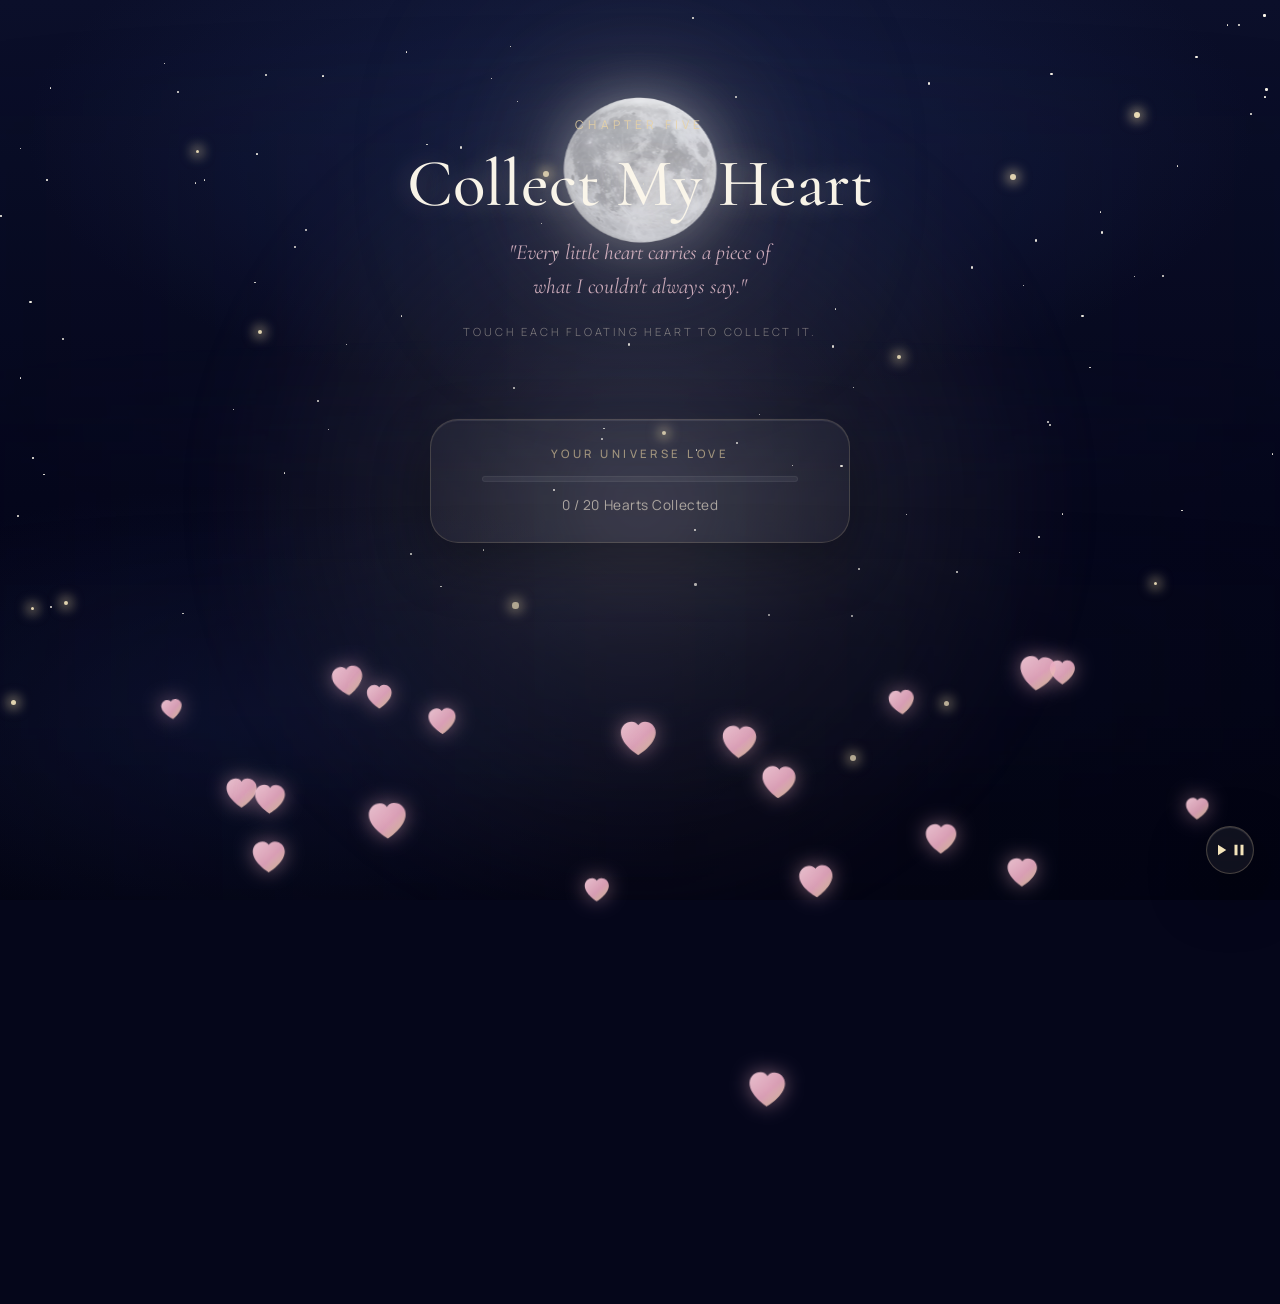
==== index.html @ 6e21d601 "Update index.html" ====
<!DOCTYPE html>
<html lang="en">
<head>
	<!-- ================================================
	     METADATA
	================================================ -->
	<meta charset="UTF-8">
	<meta name="viewport" content="width=device-width, initial-scale=1.0, viewport-fit=cover">
	<meta name="theme-color" content="#0b0f2a">
	<meta name="description" content="Chapter Five — Collect My Heart. A cinematic, romantic interactive birthday experience.">
	<meta name="author" content="Birthday Cinematic Experience">

	<!-- Open Graph -->
	<meta property="og:title" content="Chapter Five — Collect My Heart">
	<meta property="og:description" content="Every little heart carries a piece of what I couldn't always say.">
	<meta property="og:type" content="website">

	<title>Chapter Five — Collect My Heart</title>

	<!-- Preconnect -->
	<link rel="preconnect" href="https://fonts.googleapis.com">
	<link rel="preconnect" href="https://fonts.gstatic.com" crossorigin>
	<link href="https://fonts.googleapis.com/css2?family=Cormorant+Garamond:ital,wght@0,400;0,500;0,600;1,500&family=Manrope:wght@300;400;500;600&display=swap" rel="stylesheet">

	<!-- Stylesheet -->
	<link rel="stylesheet" href="css/chapter5.css">

	<!-- GSAP -->
	<script src="https://cdnjs.cloudflare.com/ajax/libs/gsap/3.12.5/gsap.min.js" defer></script>
	<script src="https://cdnjs.cloudflare.com/ajax/libs/gsap/3.12.5/MotionPathPlugin.min.js" defer></script>

	<!-- Chapter Script -->
	<script src="js/chapter5.js" defer></script>
</head>
<body class="chapter chapter-five">

	<!-- ================================================
	     LOADING SCREEN
	================================================ -->
	<div id="loadingOverlay" class="loading-overlay" role="status" aria-live="polite">
		<div class="loading-overlay__inner">
			<span class="loading-overlay__spinner" aria-hidden="true"></span>
			<p class="loading-overlay__text">Gathering little pieces of the heart&hellip;</p>
		</div>
	</div>

	<!-- ================================================
	     FLASH TRANSITION
	================================================ -->
	<div id="flashOverlay" class="flash-overlay" aria-hidden="true" hidden></div>

	<!-- ================================================
	     BACKGROUND LAYERS
	================================================ -->
	<div class="background" aria-hidden="true">
		<div class="sky"></div>
		<div class="moon-glow" id="moonGlow"></div>
		<div class="moon" id="moon">
			<img
				src="m.png"
				alt=""
				class="moon__image"
				draggable="false"
			>
			<div class="moon__sparkle" id="moonSparkle"></div>
		</div>
		<div class="stars" id="stars"></div>
		<div class="particles" id="particles"></div>
		<div class="fireflies" id="fireflies"></div>
		<div class="fog fog--back" id="fogBack"></div>
		<div class="fog fog--middle" id="fogMiddle"></div>
		<div class="fog fog--front" id="fogFront"></div>
	</div>

	<!-- ================================================
	     AUDIO
	================================================ -->
	<audio id="ambientMusic" preload="auto" loop class="hidden-audio">
		<source src="audio/chapter5.mp3" type="audio/mpeg">
	</audio>
	<audio id="heartCollectSound" preload="auto" class="hidden-audio">
		<source src="audio/heart-collect.mp3" type="audio/mpeg">
	</audio>
	<audio id="magicSparkleSound" preload="auto" class="hidden-audio">
		<source src="audio/magic-sparkle.mp3" type="audio/mpeg">
	</audio>
	<audio id="finalMagicSound" preload="auto" class="hidden-audio">
		<source src="audio/final-magic.mp3" type="audio/mpeg">
	</audio>
	<!-- NEW: layered collection-sequence audio (heartbeat -> chime -> piano -> ambient return) -->
	<audio id="heartbeatSound" preload="auto" class="hidden-audio">
		<source src="audio/heartbeat.mp3" type="audio/mpeg">
	</audio>
	<audio id="pianoNoteSound" preload="auto" class="hidden-audio">
		<source src="audio/piano-note.mp3" type="audio/mpeg">
	</audio>

	<!-- ================================================
	     MUSIC TOGGLE
	================================================ -->
	<button
		type="button"
		id="musicToggle"
		class="music-toggle"
		aria-pressed="false"
		aria-label="Play ambient music"
	>
		<svg class="music-toggle__icon music-toggle__icon--play" viewBox="0 0 24 24" aria-hidden="true" focusable="false">
			<path d="M8 5v14l11-7z"></path>
		</svg>
		<svg class="music-toggle__icon music-toggle__icon--pause" viewBox="0 0 24 24" aria-hidden="true" focusable="false" hidden>
			<path d="M6 5h4v14H6zM14 5h4v14h-4z"></path>
		</svg>
	</button>

	<!-- ================================================
	     MAIN
	================================================ -->
	<main id="main" class="main">

		<!-- ============================================
		     HERO
		============================================ -->
		<header class="hero" id="hero">
			<p class="hero__label" id="heroLabel">Chapter Five</p>
			<h1 class="hero__title" id="heroTitle">Collect My Heart</h1>
			<p class="hero__subtitle" id="heroSubtitle">"Every little heart carries a piece of what I couldn't always say."</p>
			<p class="hero__hint" id="heroHint">Touch each floating heart to collect it.</p>
		</header>

		<!-- ============================================
		     LOVE METER
		============================================ -->
		<section class="love-meter" id="loveMeter" aria-labelledby="loveMeterTitle">
			<div class="love-meter__glass">
				<h2 class="love-meter__title" id="loveMeterTitle">Your Universe Love</h2>
				<div class="love-meter__track" id="loveMeterTrack" role="progressbar" aria-valuemin="0" aria-valuemax="20" aria-valuenow="0" aria-labelledby="loveMeterTitle" aria-describedby="progressText">
					<div class="love-meter__fill" id="progressFill"></div>
				</div>
				<p class="love-meter__count" id="progressText">0 / 20 Hearts Collected</p>
			</div>
		</section>

		<!-- ============================================
		     HEART FIELD
		============================================ -->
		<section class="heart-field" id="heartField" aria-label="Floating hearts to collect">
			<div class="heart-container" id="heartContainer"></div>
		</section>

	</main>

	<!-- ================================================
	     NEW: CINEMATIC HEARTBEAT + MEMORY SEQUENCE
	     (near-black stage, heartbeat pulses, golden dust,
	     then the typewriter memory text — no popup, no click)
	================================================ -->
	<div
		class="cinematic-overlay"
		id="cinematicOverlay"
		role="status"
		aria-live="polite"
		aria-hidden="true"
	>
		<div class="cinematic-moon-glow"></div>
		<div class="cinematic-moon">
			<img src="images/m.png" class="cinematic-moon-white" alt="">
			<img src="images/pinkheart.png" class="cinematic-moon-pink" alt="">
		</div>
		<div class="cinematic-overlay__dust" id="cinematicDust" aria-hidden="true"></div>
		<p class="cinematic-overlay__text" id="cinematicOverlayText"></p>
	</div>

	<!-- ================================================
	     GLASS MESSAGE CARD
	================================================ -->
	<div
		class="popup"
		id="messageCard"
		role="dialog"
		aria-modal="true"
		aria-labelledby="messageCardTitle"
		aria-describedby="messageCardBody"
		hidden
	>
		<div class="popup__glass">
			<p class="popup__label" id="messageCardLabel">You Found Every Piece</p>
			<h2 class="popup__title" id="messageCardTitle">You Collected My Entire Heart</h2>
			<p class="popup__body" id="messageCardBody">Every heart you gathered tonight was a quiet piece of everything I've ever felt for you — the words I never quite managed to say out loud, now finally in your hands.</p>
			<p class="popup__secondary" id="messageCardSecondary">Someone still has one more surprise waiting&hellip;</p>
			<button type="button" class="popup__continue" id="popupContinueButton">Continue</button>
		</div>
	</div>

	<!-- ================================================
	     CONTINUE SECTION
	================================================ -->
	<section class="continue-section" id="continueSection" aria-label="Continue to next chapter">
		<button
			type="button"
			id="continueButton"
			class="continue-button"
			disabled
			aria-disabled="true"
			hidden
		>
			Continue
		</button>
		<a
			href="chapter6.html"
			id="chapterSixLink"
			class="chapter-six-link"
			hidden
			tabindex="-1"
			aria-hidden="true"
		>Continue to Chapter Six</a>
	</section>

</body>
</html>
---- css/chapter5.css ----
/* ==========================================================
   1. DESIGN TOKENS
========================================================== */
:root {
	/* Midnight palette */
	--color-midnight-deep: #05061a;
	--color-midnight: #0b0f2a;
	--color-navy-soft: #131a3d;
	--color-moonlight-blue: #22305e;

	/* Pink palette */
	--color-luxury-pink: #e8a9c0;
	--color-soft-rose: #f2c9d6;
	--color-rose-deep: #c97b96;

	/* Champagne gold palette */
	--color-champagne: #e9d3a3;
	--color-champagne-bright: #f4e4bb;
	--color-champagne-deep: #b99a63;

	/* Moon whites */
	--color-moon-white: #fbf6ea;
	--color-warm-ivory: #f7ecd9;
	--color-white-glow: #ffffff;

	/* Glass */
	--glass-fill: rgba(251, 246, 234, 0.06);
	--glass-fill-strong: rgba(251, 246, 234, 0.1);
	--glass-border: rgba(233, 211, 163, 0.25);
	--glass-highlight: rgba(255, 255, 255, 0.35);
	--glass-blur: 18px;

	/* Shadow system */
	--shadow-soft: 0 20px 60px rgba(0, 0, 0, 0.45);
	--shadow-glow-pink: 0 0 40px rgba(232, 169, 192, 0.35);
	--shadow-glow-gold: 0 0 30px rgba(233, 211, 163, 0.3);
	--shadow-inset: inset 0 1px 1px rgba(255, 255, 255, 0.15);

	/* Border */
	--border-champagne: rgba(233, 211, 163, 0.4);
	--border-soft: rgba(255, 255, 255, 0.12);

	/* Radius */
	--radius-sm: 10px;
	--radius-md: 18px;
	--radius-lg: 28px;
	--radius-pill: 999px;

	/* Spacing scale */
	--space-2xs: clamp(0.25rem, 0.3vw, 0.375rem);
	--space-xs: clamp(0.5rem, 0.6vw, 0.75rem);
	--space-sm: clamp(0.75rem, 1vw, 1.25rem);
	--space-md: clamp(1.25rem, 2vw, 2rem);
	--space-lg: clamp(2rem, 4vw, 3.5rem);
	--space-xl: clamp(3rem, 6vw, 5.5rem);
	--space-2xl: clamp(4rem, 9vw, 8rem);

	/* Typography */
	--font-display: 'Cormorant Garamond', 'Times New Roman', serif;
	--font-body: 'Manrope', -apple-system, BlinkMacSystemFont, sans-serif;

	/* Animation speeds */
	--speed-instant: 180ms;
	--speed-fast: 320ms;
	--speed-medium: 650ms;
	--speed-slow: 1200ms;
	--speed-ambient: 8s;

	/* Easing */
	--ease-luxury: cubic-bezier(0.22, 1, 0.36, 1);
	--ease-soft: cubic-bezier(0.4, 0, 0.2, 1);
	--ease-breathe: cubic-bezier(0.45, 0, 0.55, 1);

	/* Glow intensity */
	--glow-intensity: 1;
}

/* ==========================================================
   2. RESET
========================================================== */
*,
*::before,
*::after {
	box-sizing: border-box;
	margin: 0;
	padding: 0;
}

img,
svg {
	display: block;
	max-width: 100%;
}

button {
	font: inherit;
	color: inherit;
	background: none;
	border: none;
	cursor: pointer;
}

a {
	color: inherit;
	text-decoration: none;
}

html {
	scroll-behavior: smooth;
}

/* ==========================================================
   3. BODY
========================================================== */
html,
body {
	height: 100%;
}

body {
	min-height: 100vh;
	overflow-x: hidden;
	position: relative;
	background: var(--color-midnight-deep);
	color: var(--color-warm-ivory);
	font-family: var(--font-body);
	font-weight: 400;
	line-height: 1.6;
	-webkit-font-smoothing: antialiased;
	-moz-osx-font-smoothing: grayscale;
	text-rendering: optimizeLegibility;
}

.hidden-audio {
	position: absolute;
	width: 1px;
	height: 1px;
	overflow: hidden;
	clip: rect(0 0 0 0);
}

/* ==========================================================
   4. BACKGROUND
========================================================== */
.background {
	position: fixed;
	inset: 0;
	z-index: 0;
	overflow: hidden;
	pointer-events: none;
}

.sky {
	position: absolute;
	inset: 0;
	background:
		radial-gradient(ellipse 80% 50% at 50% 15%, rgba(34, 48, 94, 0.55), transparent 60%),
		radial-gradient(ellipse 60% 40% at 20% 80%, rgba(19, 26, 61, 0.6), transparent 65%),
		linear-gradient(180deg, var(--color-midnight) 0%, var(--color-midnight-deep) 55%, #030412 100%);
	transition: filter 1.4s var(--ease-luxury);
}

/* ==========================================================
   5. MOON
========================================================== */
.moon-glow {
	position: absolute;
	top: 6%;
	left: 50%;
	width: min(70vw, 900px);
	height: min(70vw, 900px);
	transform: translateX(-50%);
	background: radial-gradient(circle, rgba(251, 246, 234, calc(0.22 * var(--glow-intensity))) 0%, rgba(233, 211, 163, calc(0.08 * var(--glow-intensity))) 35%, transparent 70%);
	filter: blur(30px);
	animation: moonGlowBreathe 10s var(--ease-breathe) infinite;
	will-change: opacity, transform;
	transition: opacity 1.2s var(--ease-luxury);
}

.moon {
	position: absolute;
	top: 9%;
	left: 50%;
	width: clamp(120px, 14vw, 190px);
	height: clamp(120px, 14vw, 190px);
	transform: translateX(-50%);
	animation: moonBreathe 9s ease-in-out infinite;
	will-change: transform, opacity;
	display: flex;
	align-items: center;
	justify-content: center;
	transition: filter 1.4s var(--ease-luxury), opacity 1.2s var(--ease-luxury);
}

.moon__image {
	width: 100%;
	height: 100%;
	object-fit: contain;
	user-select: none;
	pointer-events: none;
	filter:
		drop-shadow(0 0 25px rgba(255,255,255,.35))
		drop-shadow(0 0 60px rgba(233,211,163,.30))
		drop-shadow(0 0 110px rgba(233,211,163,.18));
	transition: filter 1.2s var(--ease-luxury);
}

.moon__sparkle {
	position: absolute;
	top: 22%;
	left: 68%;
	width: 10px;
	height: 10px;
	border-radius: 50%;
	background: var(--color-white-glow);
	filter: blur(1px);
	animation: sparklePulse 4.5s ease-in-out infinite;
}

@keyframes moonBreathe {
	0%, 100% { transform: translateX(-50%) scale(1); }
	50% { transform: translateX(-50%) scale(1.035); }
}

@keyframes moonGlowBreathe {
	0%, 100% { opacity: 0.85; transform: translateX(-50%) scale(1); }
	50% { opacity: 1; transform: translateX(-50%) scale(1.06); }
}

@keyframes sparklePulse {
	0%, 100% { opacity: 0.2; transform: scale(0.8); }
	50% { opacity: 0.9; transform: scale(1.3); }
}

/* ==========================================================
   6. STARS
========================================================== */
.stars {
	position: absolute;
	inset: 0;
	transition: opacity 1.2s var(--ease-luxury);
}

.star {
	position: absolute;
	border-radius: 50%;
	background: var(--color-moon-white);
	animation: starTwinkle var(--twinkle-duration, 4s) ease-in-out infinite;
	animation-delay: var(--twinkle-delay, 0s);
}

@keyframes starTwinkle {
	0%, 100% { opacity: var(--star-min-opacity, 0.15); }
	50% { opacity: var(--star-max-opacity, 0.9); }
}

/* ==========================================================
   7. PARTICLES
========================================================== */
.particles {
	position: absolute;
	inset: 0;
	transition: opacity 1.2s var(--ease-luxury);
}

.particle {
	position: absolute;
	border-radius: 50%;
	background: radial-gradient(circle, var(--color-champagne-bright), transparent 70%);
	filter: blur(1px);
	opacity: 0;
	animation: particleRise var(--particle-duration, 9s) ease-in-out infinite;
	animation-delay: var(--particle-delay, 0s);
	will-change: transform, opacity;
}

@keyframes particleRise {
	0% { transform: translateY(0) translateX(0); opacity: 0; }
	10% { opacity: 0.8; }
	85% { opacity: 0.4; }
	100% { transform: translateY(-120vh) translateX(var(--particle-drift, 20px)); opacity: 0; }
}

/* ==========================================================
   8. FIREFLIES
========================================================== */
.fireflies {
	position: absolute;
	inset: 0;
	transition: opacity 1.2s var(--ease-luxury);
}

.firefly {
	position: absolute;
	width: var(--firefly-size, 6px);
	height: var(--firefly-size, 6px);
	border-radius: 50%;
	background: var(--color-champagne-bright);
	box-shadow: 0 0 12px 4px rgba(233, 211, 163, calc(0.6 * var(--glow-intensity)));
	animation:
		fireflyDrift var(--firefly-duration, 12s) var(--ease-breathe) infinite,
		fireflyBreathe var(--firefly-breathe, 3.5s) ease-in-out infinite;
	animation-delay: var(--firefly-delay, 0s);
	will-change: transform, opacity;
}

@keyframes fireflyDrift {
	0% { transform: translate(0, 0); }
	25% { transform: translate(var(--fx1, 30px), var(--fy1, -40px)); }
	50% { transform: translate(var(--fx2, -20px), var(--fy2, -15px)); }
	75% { transform: translate(var(--fx3, 15px), var(--fy3, 30px)); }
	100% { transform: translate(0, 0); }
}

@keyframes fireflyBreathe {
	0%, 100% { opacity: 0.35; }
	50% { opacity: 1; }
}

/* ==========================================================
   9. FOG
========================================================== */
.fog {
	position: absolute;
	left: -10%;
	width: 120%;
	height: 40vh;
	filter: blur(40px);
	pointer-events: none;
	transition: opacity 1.2s var(--ease-luxury);
}

.fog--back {
	top: 10%;
	background: linear-gradient(90deg, transparent, rgba(19, 26, 61, 0.35), transparent);
	opacity: 0.5;
	animation: fogDriftSlow 60s linear infinite;
}

.fog--middle {
	top: 45%;
	background: linear-gradient(90deg, transparent, rgba(34, 48, 94, 0.3), transparent);
	opacity: 0.4;
	animation: fogDriftMedium 42s linear infinite reverse;
}

.fog--front {
	bottom: -5%;
	top: auto;
	background: linear-gradient(90deg, transparent, rgba(5, 6, 26, 0.55), transparent);
	opacity: 0.6;
	animation: fogDriftFast 28s linear infinite;
}

@keyframes fogDriftSlow {
	0% { transform: translateX(-5%); }
	50% { transform: translateX(5%); }
	100% { transform: translateX(-5%); }
}

@keyframes fogDriftMedium {
	0% { transform: translateX(-8%); }
	50% { transform: translateX(8%); }
	100% { transform: translateX(-8%); }
}

@keyframes fogDriftFast {
	0% { transform: translateX(-6%); }
	50% { transform: translateX(6%); }
	100% { transform: translateX(-6%); }
}

/* ==========================================================
   10. MAIN LAYOUT
========================================================== */
.main {
	position: relative;
	z-index: 1;
	max-width: 1200px;
	margin: 0 auto;
	padding: var(--space-2xl) var(--space-md) var(--space-xl);
	display: flex;
	flex-direction: column;
	align-items: center;
	gap: var(--space-xl);
}

/* ==========================================================
   11. HERO
========================================================== */
.hero {
	text-align: center;
	display: flex;
	flex-direction: column;
	align-items: center;
	gap: var(--space-sm);
	max-width: 640px;
	opacity: 0;
}

.hero__label {
	font-family: var(--font-body);
	font-size: 0.75rem;
	letter-spacing: 0.35em;
	text-transform: uppercase;
	color: var(--color-champagne);
	opacity: 0.85;
}

.hero__title {
	font-family: var(--font-display);
	font-weight: 500;
	font-size: clamp(2.4rem, 6vw, 4.2rem);
	color: var(--color-moon-white);
	text-shadow: 0 0 30px rgba(251, 246, 234, 0.35), 0 0 60px rgba(233, 211, 163, 0.2);
	line-height: 1.1;
}

.hero__subtitle {
	font-family: var(--font-display);
	font-style: italic;
	font-size: clamp(1.05rem, 2vw, 1.35rem);
	color: var(--color-soft-rose);
	opacity: 0.85;
	max-width: 32ch;
}

.hero__hint {
	margin-top: var(--space-2xs);
	font-size: 0.7rem;
	letter-spacing: 0.25em;
	text-transform: uppercase;
	font-weight: 300;
	color: var(--color-warm-ivory);
	opacity: 0.55;
}

/* ==========================================================
   12. LOVE METER
========================================================== */
.love-meter {
	width: 100%;
	display: flex;
	justify-content: center;
	opacity: 0;
}

.love-meter__glass {
	width: min(100%, 420px);
	padding: var(--space-md) var(--space-lg);
	border-radius: var(--radius-lg);
	background: var(--glass-fill);
	border: 1px solid var(--glass-border);
	backdrop-filter: blur(var(--glass-blur));
	-webkit-backdrop-filter: blur(var(--glass-blur));
	box-shadow: var(--shadow-soft), var(--shadow-inset);
	display: flex;
	flex-direction: column;
	align-items: center;
	gap: var(--space-sm);
	transition: box-shadow 0.8s var(--ease-luxury);
}

.love-meter__title {
	font-size: 0.72rem;
	letter-spacing: 0.3em;
	text-transform: uppercase;
	font-weight: 500;
	color: var(--color-champagne);
	opacity: 0.85;
}

.love-meter__track {
	position: relative;
	width: 100%;
	height: 6px;
	border-radius: var(--radius-pill);
	background: rgba(255, 255, 255, 0.08);
	border: 1px solid rgba(255, 255, 255, 0.08);
	overflow: hidden;
}

.love-meter__fill {
	position: relative;
	height: 100%;
	width: 0%;
	border-radius: var(--radius-pill);
	background: linear-gradient(90deg, var(--color-rose-deep), var(--color-luxury-pink), var(--color-champagne));
	box-shadow: 0 0 14px rgba(232, 169, 192, 0.6);
	transition: width var(--speed-slow) var(--ease-luxury);
	overflow: hidden;
}

.love-meter__fill::after {
	content: '';
	position: absolute;
	inset: 0;
	background: linear-gradient(90deg, transparent, rgba(255, 255, 255, 0.55), transparent);
	width: 40%;
	animation: meterShine 3.5s ease-in-out infinite;
}

@keyframes meterShine {
	0% { transform: translateX(-120%); }
	100% { transform: translateX(280%); }
}

.love-meter__count {
	font-size: 0.85rem;
	font-weight: 400;
	letter-spacing: 0.04em;
	color: var(--color-warm-ivory);
	opacity: 0.85;
}

.love-meter.is-complete .love-meter__fill {
	box-shadow: 0 0 28px rgba(233, 211, 163, 0.85);
}

/* --- brief glow pulse + traveling shine on each collection --- */
.love-meter__glass.is-pulsing {
	box-shadow: var(--shadow-soft), var(--shadow-glow-gold), var(--shadow-inset);
}

.love-meter__fill.is-shining::before {
	content: '';
	position: absolute;
	inset: 0;
	width: 30%;
	background: linear-gradient(90deg, transparent, rgba(255, 255, 255, 0.85), transparent);
	filter: blur(1px);
	animation: meterShineTravel 0.9s var(--ease-luxury);
}

@keyframes meterShineTravel {
	0% { transform: translateX(-120%); opacity: 0; }
	15% { opacity: 1; }
	100% { transform: translateX(320%); opacity: 0; }
}

/* ==========================================================
   13. HEART FIELD
========================================================== */
.heart-field {
	position: relative;
	width: 100%;
	min-height: 55vh;
	overflow: visible;
}

.heart-container {
	position: absolute;
	inset: 0;
	overflow: visible;
}

/* ==========================================================
   14. HEART COMPONENT
========================================================== */
.heart {
	position: absolute;
	width: var(--heart-size, 34px);
	height: var(--heart-size, 34px);
	cursor: pointer;
	transform-origin: center;
	will-change: transform, opacity;
	filter: drop-shadow(0 0 10px rgba(232, 169, 192, calc(0.55 * var(--glow-intensity))));
	animation: heartBreathe var(--heart-pulse, 3.2s) ease-in-out infinite;
	transition: filter var(--speed-medium) var(--ease-soft);
}

.heart svg {
	width: 100%;
	height: 100%;
	overflow: visible;
}

.heart__glass {
	fill: url(#heartGradient);
}

@keyframes heartBreathe {
	0%, 100% { scale: 0.98; }
	50% { scale: 1.02; }
}

.heart:hover,
.heart:focus-visible {
	filter: drop-shadow(0 0 22px rgba(232, 169, 192, 0.9));
	transform: translateY(-4px) scale(1.08);
	outline: none;
}

.heart:focus-visible {
	outline: 2px solid var(--color-champagne);
	outline-offset: 6px;
	border-radius: 50%;
}

.heart:active {
	transform: scale(0.92);
}

.heart.is-collected {
	pointer-events: none;
	animation: none;
	transition: opacity var(--speed-slow) var(--ease-luxury), filter var(--speed-slow) var(--ease-luxury);
	opacity: 0;
	filter: blur(6px);
}

/* ==========================================================
   HEART BURST PARTICLES
========================================================== */
.heart-burst-particle {
	position: absolute;
	width: 5px;
	height: 5px;
	border-radius: 50%;
	background: var(--color-champagne-bright);
	box-shadow: 0 0 8px rgba(233, 211, 163, 0.8);
	pointer-events: none;
	will-change: transform, opacity;
}

/* ==========================================================
   HEART FLIGHT — GOLDEN TRAIL SPARKLES
========================================================== */
.heart-trail-particle {
	position: fixed;
	width: 4px;
	height: 4px;
	border-radius: 50%;
	background: radial-gradient(circle, var(--color-champagne-bright), rgba(244, 228, 187, 0));
	box-shadow: 0 0 10px rgba(233, 211, 163, 0.85), 0 0 18px rgba(232, 169, 192, 0.35);
	pointer-events: none;
	z-index: 19;
	will-change: transform, opacity;
}

/* ==========================================================
   CINEMATIC HEARTBEAT + MEMORY STAGE
   A true "world breathing" sequence: the near-black overlay,
   the moon, the stars, the fog and fireflies all rise and
   fall together with every heartbeat — never a flash, never
   a blink. Only the held heart and (later) the memory text
   sit above this breathing darkness. Beat-by-beat opacity is
   driven from JS (see CINEMATIC config + setWorldVisibility)
   so the whole scene moves as one.
========================================================== */
.cinematic-overlay {
	position: fixed;
	inset: 0;
	z-index: 16;
	display: flex;
	align-items: center;
	justify-content: center;
	background: #020208;
	opacity: 0;
	pointer-events: none;
	will-change: opacity;
}

/* --- Cinematic Moon within the overlay --- */
.cinematic-moon-glow {
	position: absolute;
	top: 16%;
	left: 50%;
	width: 420px;
	height: 420px;
	transform: translateX(-50%);
	border-radius: 50%;
	background: radial-gradient(
		circle,
		rgba(255, 255, 255, .30) 0%,
		rgba(233, 211, 163, .18) 35%,
		transparent 72%
	);
	filter: blur(55px);
	opacity: 0;
	transition: opacity 1.5s ease;
	pointer-events: none;
}

.cinematic-moon {
	position: absolute;
	top: 14%;
	left: 50%;
	width: 180px;
	height: 180px;
	transform: translateX(-50%);
	opacity: 0;
	transition:
		opacity 1.4s ease,
		transform 8s ease;
	z-index: 1;
	pointer-events: none;
}

.cinematic-moon img {
	width: 100%;
	height: 100%;
	object-fit: contain;
	filter:
		drop-shadow(0 0 25px rgba(255, 255, 255, .45))
		drop-shadow(0 0 90px rgba(233, 211, 163, .35));
}

.cinematic-overlay__dust {
	position: absolute;
	inset: 0;
	pointer-events: none;
}

.cinematic-overlay__text {
	position: absolute;
	left: 50%;
	top: 64%;
	transform: translate(-50%, -50%);
	font-family: var(--font-display);
	font-style: italic;
	font-weight: 500;
	font-size: clamp(1.3rem, 3vw, 2.25rem);
	letter-spacing: 0.04em;
	line-height: 1.65;
	text-align: center;
	max-width: 26ch;
	color: var(--color-moon-white);
	text-shadow:
		0 0 20px rgba(251, 246, 234, 0.5),
		0 0 48px rgba(233, 211, 163, 0.32);
	opacity: 0;
	transition: opacity 0.7s var(--ease-luxury);
	z-index: 2;
}

.cinematic-overlay__text.is-visible {
	opacity: 1;
}

/* --- Golden dust that drifts in after the silence following the beats --- */
.cinematic-dust-particle {
	position: fixed;
	border-radius: 50%;
	background: radial-gradient(circle, var(--color-champagne-bright), transparent 70%);
	box-shadow: 0 0 12px rgba(233, 211, 163, 0.85);
	pointer-events: none;
	z-index: 17;
	opacity: 0;
	will-change: transform, opacity;
}

/* --- The single heart held on stage through the whole sequence.
   Scale is driven by GSAP during the breathing beats, so only
   filter is left as a CSS transition here. --- */
.heart.is-focused {
	z-index: 17;
	animation: none;
	transition: filter 0.32s var(--ease-soft);
}

.heart.is-dissolving {
	transition: opacity 1s var(--ease-luxury), filter 1s var(--ease-luxury), scale 1s var(--ease-luxury);
	opacity: 0;
	filter: blur(10px) brightness(2.2);
	scale: 1.5;
}

/* ==========================================================
   WORLD FREEZE — everything else holds still while the
   heartbeat/memory sequence plays on stage. During the six
   breathing beats, opacity of the moon, stars, fireflies and
   fog is animated directly from JS in sync with the overlay
   (see setWorldVisibility in chapter5.js); these rules cover
   the instants just outside that window (initial freeze-in,
   the dust/text hold, and the non-GSAP fallback).
========================================================== */
body.scene--frozen .moon-glow{
    opacity:.35;
}

body.scene--frozen .moon {
	animation-play-state: paused;
}

body.scene--frozen .moon__image {
	filter:
		drop-shadow(0 0 6px rgba(255, 255, 255, .12))
		drop-shadow(0 0 14px rgba(233, 211, 163, .08));
}

body.scene--frozen .stars,
body.scene--frozen .fireflies,
body.scene--frozen .particles {
	opacity: 0.05;
}

body.scene--frozen .star,
body.scene--frozen .firefly,
body.scene--frozen .particle {
	animation-play-state: paused;
}

body.scene--frozen .fog {
	animation-play-state: paused;
	opacity: 0.15;
}

/* ==========================================================
   FINALE DARKENING (Heart 20 — before the world brightens)
========================================================== */
body.scene--finale .sky {
	filter: brightness(0.62) saturate(1.15);
}

body.scene--finale .moon-glow {
	transition: opacity 1.4s var(--ease-luxury);
	opacity: 0.55;
}

/* ==========================================================
   15. GLASS CARD (POPUP)
========================================================== */
.popup {
	position: fixed;
	inset: 0;
	z-index: 20;
	display: flex;
	align-items: center;
	justify-content: center;
	padding: var(--space-md);
	background: rgba(5, 6, 26, 0.55);
	backdrop-filter: blur(6px);
	-webkit-backdrop-filter: blur(6px);
}

.popup[hidden] {
	display: none;
}

.popup__glass {
	position: relative;
	width: min(100%, 480px);
	padding: var(--space-xl) var(--space-lg);
	border-radius: var(--radius-lg);
	background: var(--glass-fill-strong);
	border: 1px solid var(--glass-border);
	backdrop-filter: blur(24px);
	-webkit-backdrop-filter: blur(24px);
	box-shadow: var(--shadow-soft), var(--shadow-glow-pink), var(--shadow-inset);
	text-align: center;
	display: flex;
	flex-direction: column;
	align-items: center;
	gap: var(--space-sm);
	opacity: 0;
	transform: translateY(24px);
	filter: blur(4px);
}

.popup__label {
	font-size: 0.7rem;
	letter-spacing: 0.3em;
	text-transform: uppercase;
	color: var(--color-champagne);
	opacity: 0.85;
}

.popup__title {
	font-family: var(--font-display);
	font-weight: 500;
	font-size: clamp(1.7rem, 4vw, 2.4rem);
	color: var(--color-moon-white);
	text-shadow: 0 0 25px rgba(251, 246, 234, 0.3);
	line-height: 1.15;
}

.popup__body {
	font-size: 1rem;
	line-height: 1.75;
	color: var(--color-warm-ivory);
	max-width: 42ch;
}

.popup__secondary {
	font-size: 0.85rem;
	font-style: italic;
	font-family: var(--font-display);
	color: var(--color-soft-rose);
	opacity: 0.75;
}

.popup__continue {
	margin-top: var(--space-sm);
}

/* ==========================================================
   16. CONTINUE BUTTON
========================================================== */
.continue-section {
	position: relative;
	z-index: 1;
	display: flex;
	justify-content: center;
	padding: 0 var(--space-md) var(--space-2xl);
}

.continue-button,
.popup__continue {
	appearance: none;
	padding: var(--space-xs) var(--space-lg);
	min-height: 48px;
	min-width: 44px;
	border-radius: var(--radius-pill);
	background: var(--glass-fill);
	border: 1px solid var(--border-champagne);
	color: var(--color-champagne-bright);
	font-family: var(--font-body);
	font-size: 0.85rem;
	letter-spacing: 0.15em;
	text-transform: uppercase;
	backdrop-filter: blur(var(--glass-blur));
	-webkit-backdrop-filter: blur(var(--glass-blur));
	box-shadow: var(--shadow-inset);
	transition: transform var(--speed-medium) var(--ease-luxury), box-shadow var(--speed-medium) var(--ease-luxury), border-color var(--speed-medium) var(--ease-luxury), opacity var(--speed-medium) var(--ease-luxury);
	opacity: 0;
}

.continue-button:not([hidden]),
.popup__continue {
	opacity: 1;
}

.continue-button:hover,
.popup__continue:hover {
	transform: translateY(-3px);
	box-shadow: var(--shadow-glow-gold), var(--shadow-inset);
	border-color: var(--color-champagne-bright);
}

.continue-button:active,
.popup__continue:active {
	transform: translateY(0) scale(0.97);
}

.continue-button:disabled {
	opacity: 0.35;
	pointer-events: none;
}

.continue-button:focus-visible,
.popup__continue:focus-visible,
.heart:focus-visible,
.music-toggle:focus-visible {
	outline: 2px solid var(--color-champagne-bright);
	outline-offset: 4px;
}

.chapter-six-link {
	position: absolute;
	width: 1px;
	height: 1px;
	overflow: hidden;
	clip: rect(0 0 0 0);
}

/* ==========================================================
   LOADING OVERLAY
========================================================== */
.loading-overlay {
	position: fixed;
	inset: 0;
	z-index: 100;
	display: flex;
	align-items: center;
	justify-content: center;
	background: var(--color-midnight-deep);
	transition: opacity var(--speed-slow) var(--ease-luxury), visibility var(--speed-slow) var(--ease-luxury);
}

.loading-overlay.is-hidden {
	opacity: 0;
	visibility: hidden;
	pointer-events: none;
}

.loading-overlay__inner {
	display: flex;
	flex-direction: column;
	align-items: center;
	gap: var(--space-sm);
	text-align: center;
}

.loading-overlay__spinner {
	width: 36px;
	height: 36px;
	border-radius: 50%;
	border: 2px solid rgba(233, 211, 163, 0.2);
	border-top-color: var(--color-champagne);
	animation: spin 1s linear infinite;
}

@keyframes spin {
	to { transform: rotate(360deg); }
}

.loading-overlay__text {
	font-family: var(--font-display);
	font-style: italic;
	font-size: 1.1rem;
	color: var(--color-soft-rose);
	opacity: 0.85;
}

/* ==========================================================
   FLASH OVERLAY
========================================================== */
.flash-overlay {
	position: fixed;
	inset: 0;
	z-index: 200;
	background: var(--color-moon-white);
	opacity: 0;
	pointer-events: none;
}

.flash-overlay[hidden] {
	display: none;
}

/* ==========================================================
   MUSIC TOGGLE
========================================================== */
.music-toggle {
	position: fixed;
	bottom: var(--space-md);
	right: var(--space-md);
	z-index: 30;
	width: 48px;
	height: 48px;
	border-radius: 50%;
	display: flex;
	align-items: center;
	justify-content: center;
	background: var(--glass-fill);
	border: 1px solid var(--glass-border);
	backdrop-filter: blur(var(--glass-blur));
	-webkit-backdrop-filter: blur(var(--glass-blur));
	box-shadow: var(--shadow-soft), var(--shadow-inset);
	transition: transform var(--speed-medium) var(--ease-luxury), box-shadow var(--speed-medium) var(--ease-luxury);
}

.music-toggle:hover {
	transform: translateY(-2px);
	box-shadow: var(--shadow-glow-gold), var(--shadow-inset);
}

.music-toggle__icon {
	width: 18px;
	height: 18px;
	fill: var(--color-champagne-bright);
}

/* ==========================================================
   UTILITY / SCENE BRIGHTENING CLASSES
========================================================== */
.scene--bright {
	--glow-intensity: 1.6;
}

body.scene--warm .sky {
	filter: saturate(1.15) brightness(1.08);
}

/* ==========================================================
   11. RESPONSIVE
========================================================== */
@media (max-width: 768px) {
	.main {
		padding: var(--space-xl) var(--space-sm) var(--space-lg);
		gap: var(--space-lg);
	}
	.heart-field {
		min-height: 50vh;
	}
	.cinematic-moon-glow {
		width: 280px;
		height: 280px;
	}
	.cinematic-moon {
		width: 120px;
		height: 120px;
		top: 16%;
	}
}

@media (max-width: 600px) {
	.hero__title {
		font-size: clamp(2rem, 8vw, 2.8rem);
	}
	.love-meter__glass {
		padding: var(--space-sm) var(--space-md);
	}
	.cinematic-moon-glow {
		width: 200px;
		height: 200px;
		top: 20%;
	}
	.cinematic-moon {
		width: 90px;
		height: 90px;
		top: 22%;
	}
}

@media (max-width: 480px) {
	.popup__glass {
		padding: var(--space-lg) var(--space-md);
	}
	.music-toggle {
		bottom: var(--space-sm);
		right: var(--space-sm);
	}
	.cinematic-overlay__text {
		max-width: 24ch;
	}
	.cinematic-moon-glow {
		width: 160px;
		height: 160px;
		top: 22%;
	}
	.cinematic-moon {
		width: 70px;
		height: 70px;
		top: 24%;
	}
}

@media (max-width: 430px), (max-width: 414px), (max-width: 412px), (max-width: 393px), (max-width: 390px) {
	.hero {
		gap: var(--space-xs);
	}
	.hero__hint {
		font-size: 0.62rem;
	}
}

@media (max-width: 375px), (max-width: 360px), (max-width: 320px) {
	.love-meter__glass {
		width: 100%;
	}
	.popup__title {
		font-size: 1.5rem;
	}
	.continue-button,
	.popup__continue {
		width: 100%;
	}
	.cinematic-overlay__text {
		font-size: 1.2rem;
		max-width: 22ch;
	}
	.cinematic-moon-glow {
		width: 120px;
		height: 120px;
		top: 24%;
	}
	.cinematic-moon {
		width: 55px;
		height: 55px;
		top: 26%;
	}
}

/* ==========================================================
   13. ACCESSIBILITY — REDUCED MOTION
========================================================== */
@media (prefers-reduced-motion: reduce) {
	*,
	*::before,
	*::after {
		animation-duration: 0.001ms !important;
		animation-iteration-count: 1 !important;
		transition-duration: 0.001ms !important;
		scroll-behavior: auto !important;
	}
	.heart {
		animation: none;
	}
	.love-meter__fill::after {
		display: none;
	}
	.love-meter__fill.is-shining::before {
		display: none;
	}
	.heart.is-dissolving {
		transition: opacity 0.001ms linear !important;
	}
	.cinematic-overlay,
	.cinematic-overlay__text {
		transition: opacity 0.001ms linear !important;
	}
	.cinematic-moon-glow,
	.cinematic-moon {
		transition: opacity 0.001ms linear !important;
	}
}

/* ==========================================================
   14. UTILITIES
========================================================== */
.visually-hidden {
	position: absolute;
	width: 1px;
	height: 1px;
	overflow: hidden;
	clip: rect(0 0 0 0);
	white-space: nowrap;
}
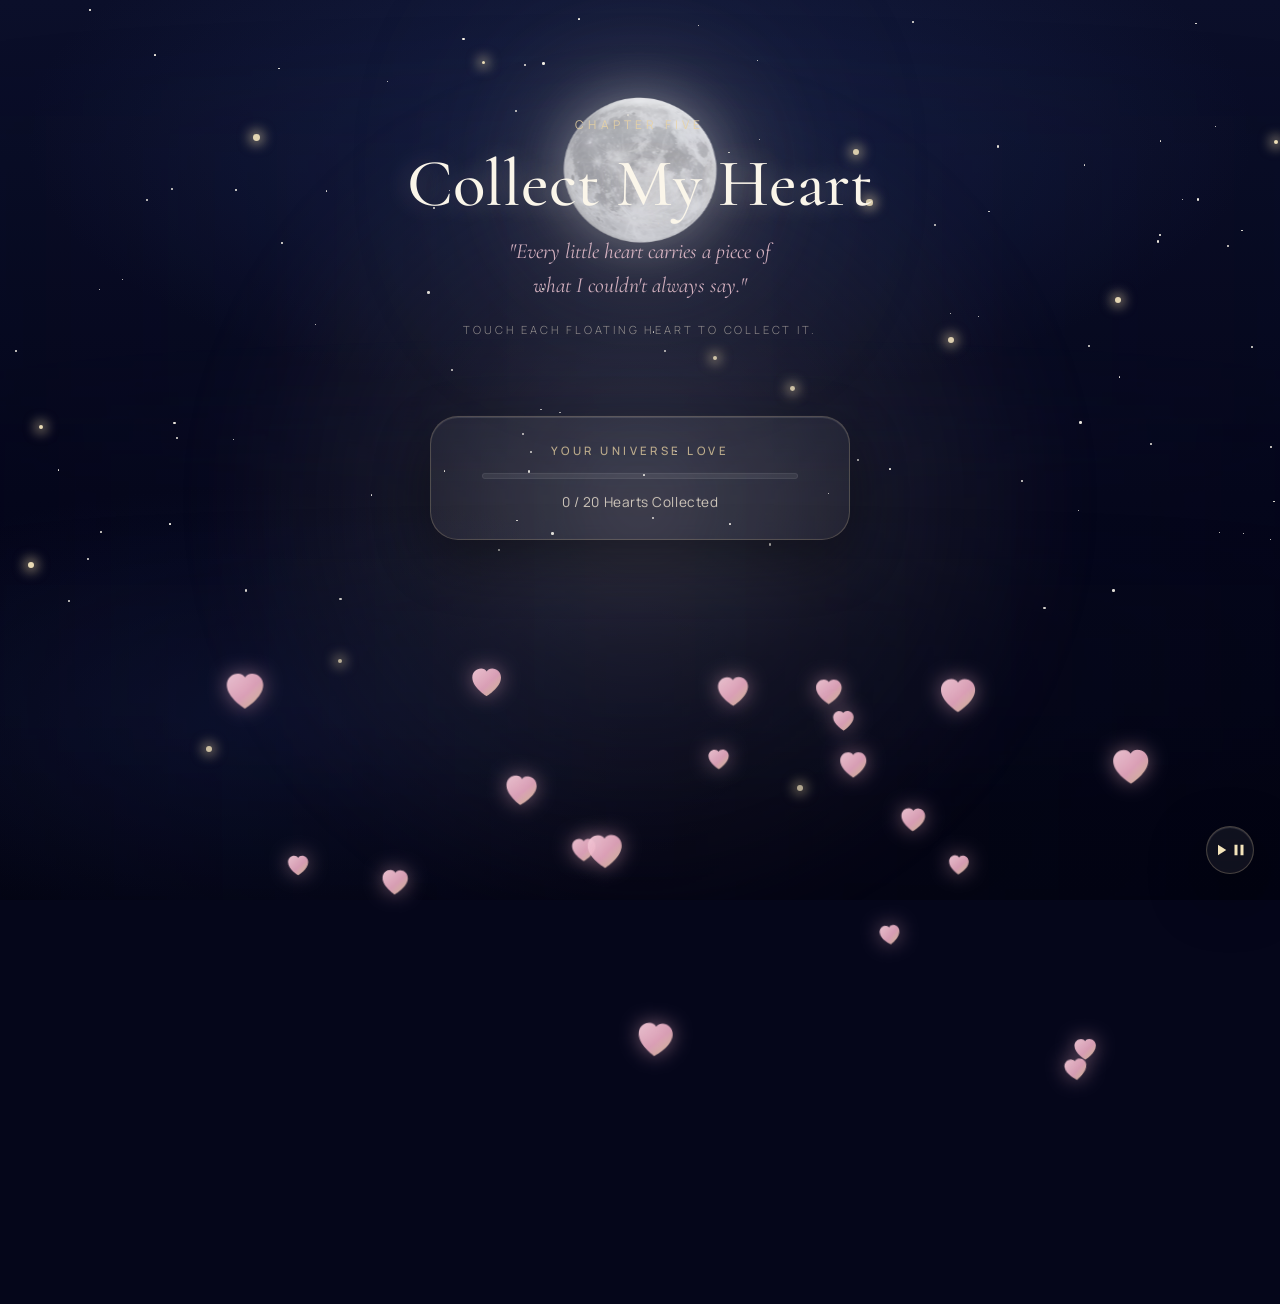
==== commit dff655c0: "Update index.html" ====
--- a/index.html
+++ b/index.html
@@ -164,7 +164,7 @@
 	>
 		<div class="cinematic-moon-glow"></div>
 		<div class="cinematic-moon">
-			<img src="images/m.png" class="cinematic-moon-white" alt="">
+			<img src="m.png" class="cinematic-moon-white" alt="">
 			<img src="images/pinkheart.png" class="cinematic-moon-pink" alt="">
 		</div>
 		<div class="cinematic-overlay__dust" id="cinematicDust" aria-hidden="true"></div>
--- a/css/chapter5.css
+++ b/css/chapter5.css
@@ -698,6 +698,8 @@
 }
 
 .cinematic-moon img {
+	position: absolute;
+	inset: 0;
 	width: 100%;
 	height: 100%;
 	object-fit: contain;
@@ -706,12 +708,21 @@
 		drop-shadow(0 0 90px rgba(233, 211, 163, .35));
 }
 
+.cinematic-moon-white {
+	opacity: 1;
+}
+
+.cinematic-moon-pink {
+	opacity: 0;
+}
+
 .cinematic-overlay__dust {
 	position: absolute;
 	inset: 0;
 	pointer-events: none;
 }
 
+/* --- Memory text styling - base styles for both languages --- */
 .cinematic-overlay__text {
 	position: absolute;
 	left: 50%;
@@ -720,18 +731,27 @@
 	font-family: var(--font-display);
 	font-style: italic;
 	font-weight: 500;
-	font-size: clamp(1.3rem, 3vw, 2.25rem);
-	letter-spacing: 0.04em;
-	line-height: 1.65;
+	/* Smaller text - works well for both English and Tamil */
+	font-size: clamp(0.95rem, 1.8vw, 1.55rem);
+	line-height: 1.8;
+	letter-spacing: 0.02em;
+	/* Wider text box so Tamil wraps less */
+	max-width: 38ch;
 	text-align: center;
-	max-width: 26ch;
 	color: var(--color-moon-white);
 	text-shadow:
-		0 0 20px rgba(251, 246, 234, 0.5),
-		0 0 48px rgba(233, 211, 163, 0.32);
+		0 0 12px rgba(251, 246, 234, 0.35),
+		0 0 30px rgba(233, 211, 163, 0.20);
 	opacity: 0;
 	transition: opacity 0.7s var(--ease-luxury);
 	z-index: 2;
+}
+
+/* --- Tamil-specific styling - smaller and wider for Tamil script --- */
+.cinematic-overlay__text.tamil-text {
+	font-size: clamp(0.85rem, 1.6vw, 1.35rem);
+	line-height: 1.9;
+	max-width: 40ch;
 }
 
 .cinematic-overlay__text.is-visible {
@@ -1125,6 +1145,9 @@
 	.cinematic-overlay__text {
 		max-width: 24ch;
 	}
+	.cinematic-overlay__text.tamil-text {
+		max-width: 26ch;
+	}
 	.cinematic-moon-glow {
 		width: 160px;
 		height: 160px;
@@ -1160,6 +1183,10 @@
 	.cinematic-overlay__text {
 		font-size: 1.2rem;
 		max-width: 22ch;
+	}
+	.cinematic-overlay__text.tamil-text {
+		font-size: 1.0rem;
+		max-width: 24ch;
 	}
 	.cinematic-moon-glow {
 		width: 120px;
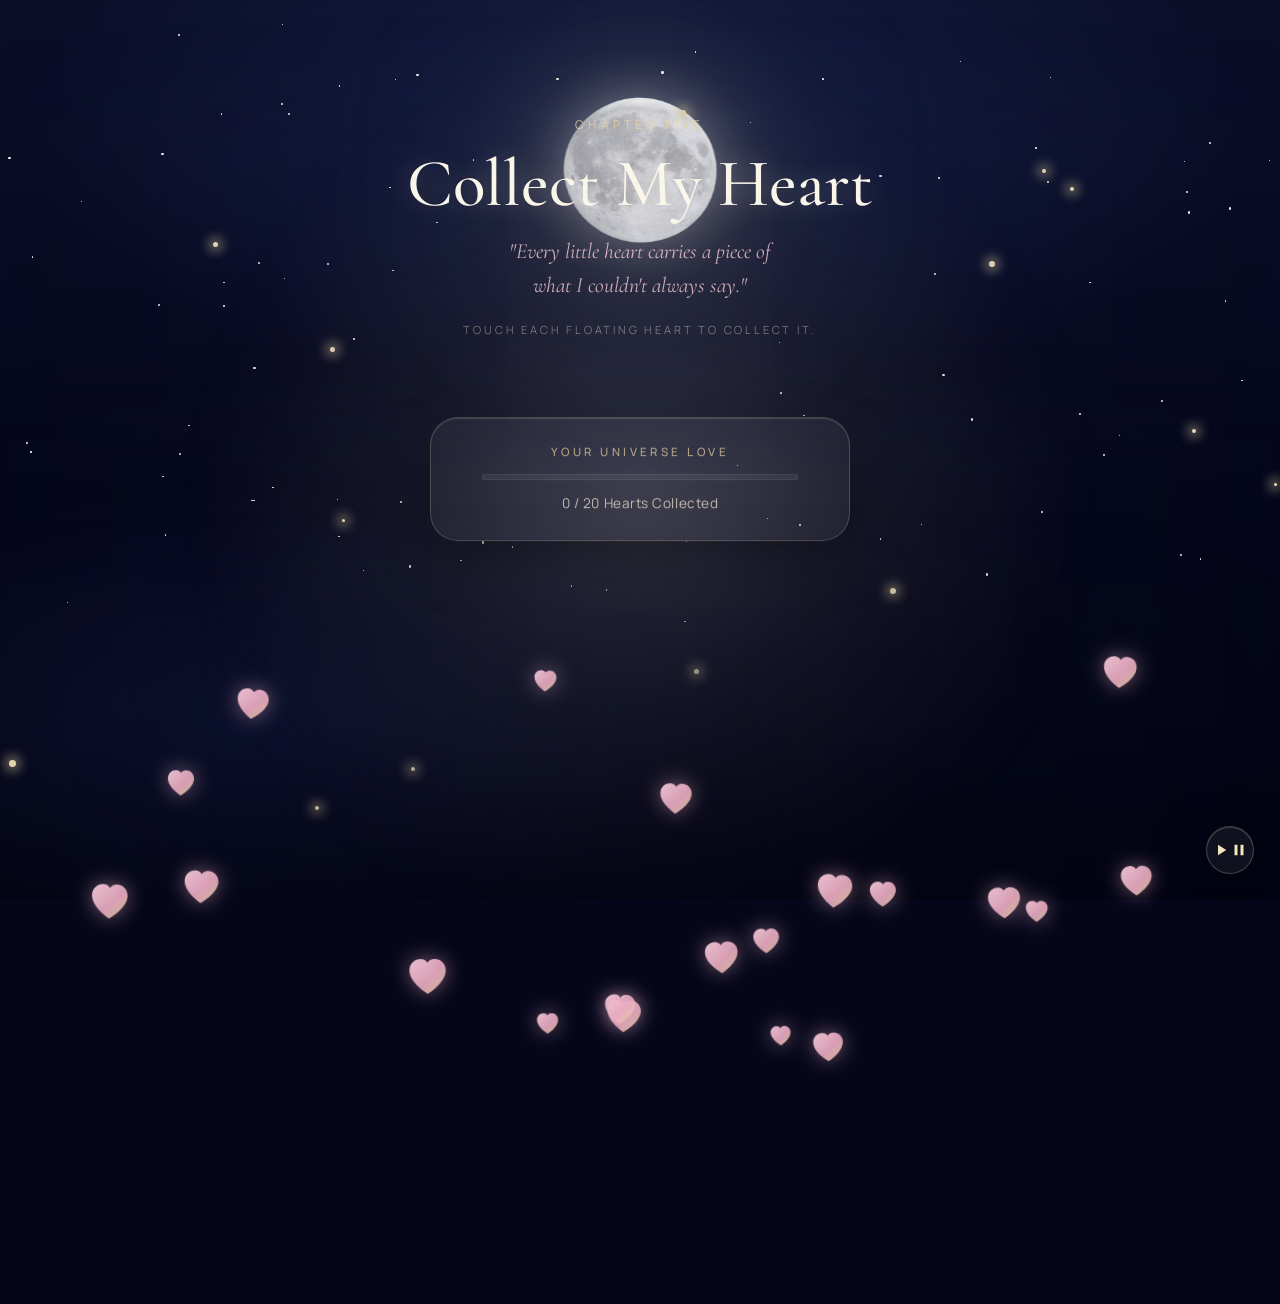
==== commit e84c667c: "Update index.html" ====
--- a/index.html
+++ b/index.html
@@ -76,7 +76,7 @@
 	     AUDIO
 	================================================ -->
 	<audio id="ambientMusic" preload="auto" loop class="hidden-audio">
-		<source src="audio/chapter5.mp3" type="audio/mpeg">
+		<source src="audio/lv_0_20260729140242.mp3" type="audio/mpeg">
 	</audio>
 	<audio id="heartCollectSound" preload="auto" class="hidden-audio">
 		<source src="audio/heart-collect.mp3" type="audio/mpeg">
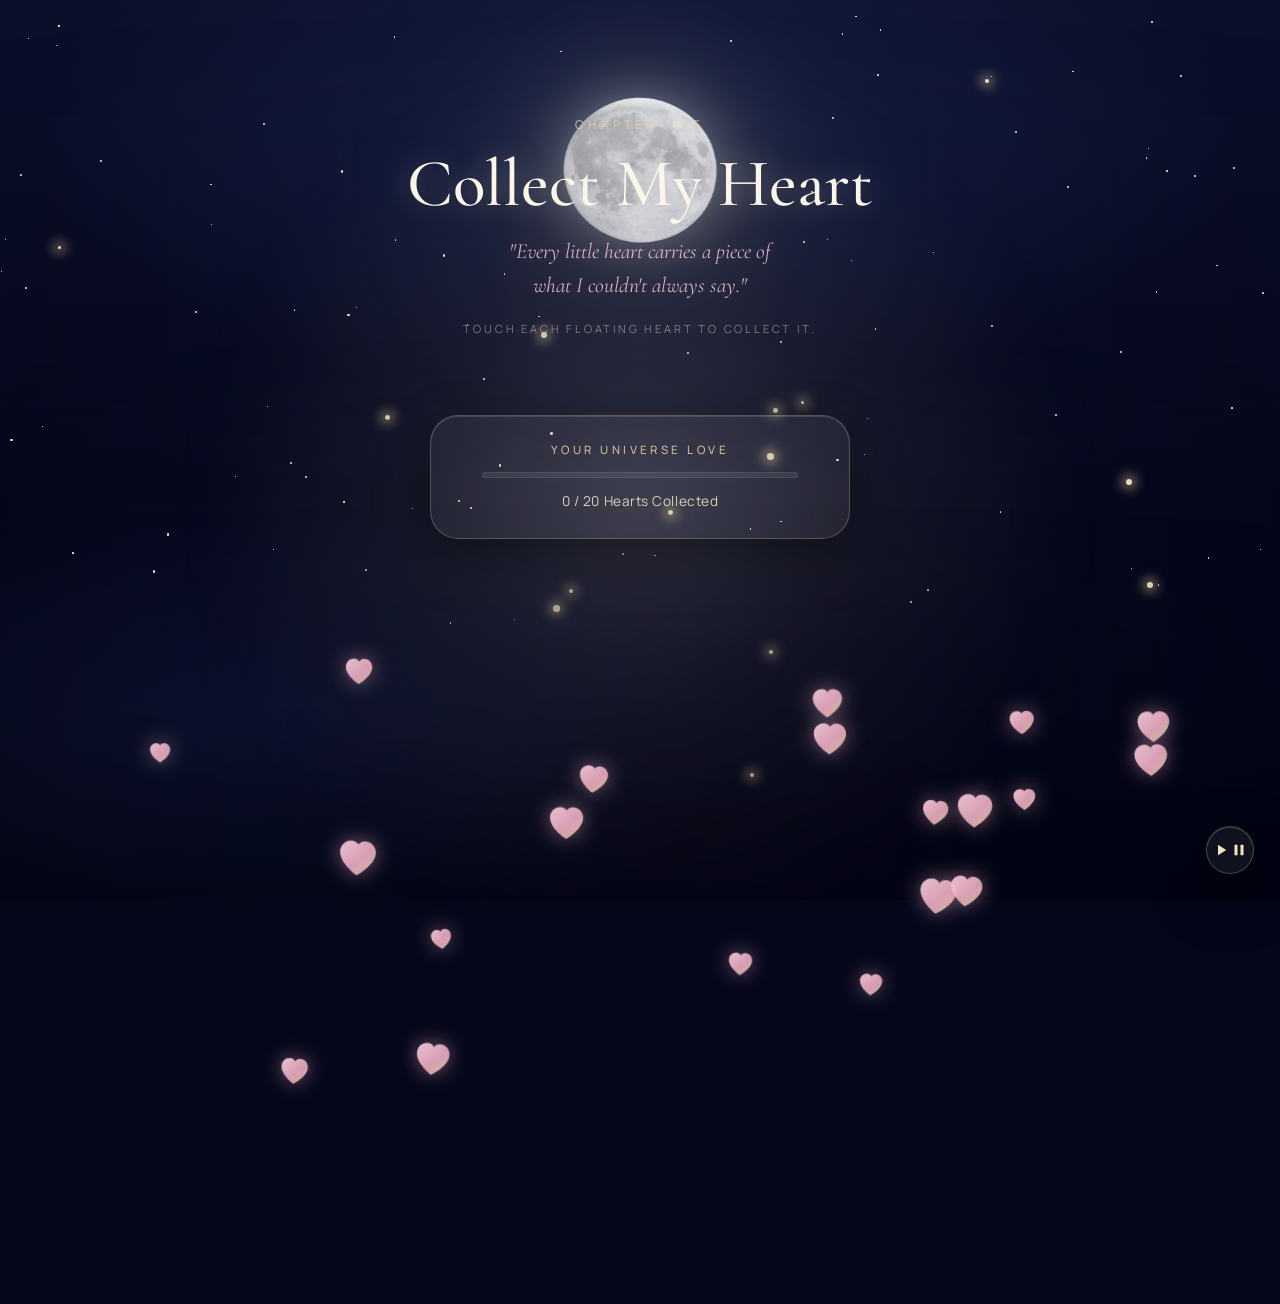
==== commit f92dd517: "index.html" ====
--- a/index.html
+++ b/index.html
@@ -76,7 +76,7 @@
 	     AUDIO
 	================================================ -->
 	<audio id="ambientMusic" preload="auto" loop class="hidden-audio">
-		<source src="audio/lv_0_20260729140242.mp3" type="audio/mpeg">
+		<source src="lv_0_20260729140242.mp3" type="audio/mpeg">
 	</audio>
 	<audio id="heartCollectSound" preload="auto" class="hidden-audio">
 		<source src="audio/heart-collect.mp3" type="audio/mpeg">
@@ -89,7 +89,7 @@
 	</audio>
 	<!-- NEW: layered collection-sequence audio (heartbeat -> chime -> piano -> ambient return) -->
 	<audio id="heartbeatSound" preload="auto" class="hidden-audio">
-		<source src="audio/heartbeat.mp3" type="audio/mpeg">
+		<source src="heartbeat.mp3" type="audio/mpeg">
 	</audio>
 	<audio id="pianoNoteSound" preload="auto" class="hidden-audio">
 		<source src="audio/piano-note.mp3" type="audio/mpeg">
--- a/css/chapter5.css
+++ b/css/chapter5.css
@@ -73,6 +73,12 @@
 
 	/* Glow intensity */
 	--glow-intensity: 1;
+
+	/* Safe-area fallbacks (used only inside mobile media queries below) */
+	--safe-top: env(safe-area-inset-top, 0px);
+	--safe-bottom: env(safe-area-inset-bottom, 0px);
+	--safe-left: env(safe-area-inset-left, 0px);
+	--safe-right: env(safe-area-inset-right, 0px);
 }
 
 /* ==========================================================
@@ -1201,6 +1207,264 @@
 }
 
 /* ==========================================================
+   17. MOBILE RESPONSIVE ENHANCEMENTS (ADDITIVE ONLY)
+   Everything in this section is scoped inside max-width /
+   orientation media queries, so it never touches desktop
+   (>1024px) rendering. It layers on top of section 11 above
+   rather than replacing it: fills gaps (safe-area insets,
+   tablet range, landscape, foldables, dvh viewport units,
+   comfortable touch targets) without altering any existing
+   desktop rule, color, timing, class name or id.
+========================================================== */
+
+/* --- Tablet / small-laptop range (769px–1024px), previously
+   uncovered by any breakpoint. Keeps the same desktop feel,
+   just gives the heart field and moon a little more room to
+   breathe on iPads / Android tablets in portrait. --- */
+@media (max-width: 1024px) {
+	.heart-field {
+		min-height: 52vh;
+		min-height: 52dvh;
+	}
+	.love-meter__glass {
+		width: min(92vw, 420px);
+	}
+}
+
+/* --- Base mobile layer (<=768px): dynamic viewport units,
+   safe-area padding, and touch-target floors. Uses dvh with a
+   vh fallback so iOS/Android browser chrome never clips
+   content; desktop is completely unaffected since this block
+   only applies under 768px. --- */
+@media (max-width: 768px) {
+	body {
+		min-height: 100vh;
+		min-height: 100dvh;
+	}
+
+	.main {
+		padding-top: calc(var(--space-xl) + var(--safe-top));
+		padding-left: calc(var(--space-sm) + var(--safe-left));
+		padding-right: calc(var(--space-sm) + var(--safe-right));
+	}
+
+	.heart-field {
+		min-height: 50vh;
+		min-height: 50dvh;
+	}
+
+	/* Comfortable minimum touch target for every heart, on top
+	   of whatever --heart-size the JS assigned inline (24–46px).
+	   min-width/min-height act as a floor alongside width/height,
+	   so the visual size and float animation stay identical. */
+	.heart {
+		min-width: 34px;
+		min-height: 34px;
+	}
+
+	.music-toggle {
+		bottom: calc(var(--space-md) + var(--safe-bottom));
+		right: calc(var(--space-md) + var(--safe-right));
+	}
+
+	.continue-section {
+		padding-bottom: calc(var(--space-2xl) + var(--safe-bottom));
+		padding-left: calc(var(--space-md) + var(--safe-left));
+		padding-right: calc(var(--space-md) + var(--safe-right));
+	}
+
+	.popup {
+		padding: calc(var(--space-md) + var(--safe-top)) calc(var(--space-md) + var(--safe-right)) calc(var(--space-md) + var(--safe-bottom)) calc(var(--space-md) + var(--safe-left));
+	}
+
+	.cinematic-overlay__text {
+		top: 60%;
+	}
+}
+
+@media (max-width: 600px) {
+	.heart-field {
+		min-height: 46vh;
+		min-height: 46dvh;
+	}
+	.heart {
+		min-width: 32px;
+		min-height: 32px;
+	}
+}
+
+@media (max-width: 480px) {
+	.heart-field {
+		min-height: 42vh;
+		min-height: 42dvh;
+	}
+	.love-meter__glass {
+		width: min(94vw, 420px);
+	}
+	.music-toggle {
+		bottom: calc(var(--space-sm) + var(--safe-bottom));
+		right: calc(var(--space-sm) + var(--safe-right));
+	}
+}
+
+/* --- Very narrow phones (SE / Mini / foldable cover screens)
+   and the shared 375–320 cluster: a touch more breathing room
+   so nothing feels cramped, matching the spirit of the existing
+   375/360/320 rule above without redefining it. --- */
+@media (max-width: 375px) {
+	.heart-field {
+		min-height: 40vh;
+		min-height: 40dvh;
+	}
+	.heart {
+		min-width: 30px;
+		min-height: 30px;
+	}
+	.main {
+		gap: var(--space-md);
+	}
+}
+
+@media (max-width: 320px) {
+	.heart-field {
+		min-height: 38vh;
+		min-height: 38dvh;
+	}
+	.hero__title {
+		font-size: clamp(1.7rem, 9vw, 2.3rem);
+	}
+	.hero__subtitle {
+		max-width: 26ch;
+	}
+}
+
+/* --- Ultra-narrow / foldable cover displays (<=280px). Keeps
+   the luxury layout intact by shrinking only spacing/typography
+   scale, never structure. --- */
+@media (max-width: 280px) {
+	.love-meter__glass {
+		padding: var(--space-xs) var(--space-sm);
+	}
+	.hero__title {
+		font-size: 1.6rem;
+	}
+	.hero__subtitle {
+		font-size: 0.9rem;
+		max-width: 22ch;
+	}
+	.popup__glass {
+		padding: var(--space-md) var(--space-sm);
+	}
+}
+
+/* --- Landscape phones: the hero + love meter + heart field
+   stack tends to run out of vertical room when height is short.
+   Tighten vertical rhythm and shrink the moon/cinematic stage
+   so nothing overlaps or gets clipped, while keeping every
+   element and its relative order identical to desktop. --- */
+@media (max-width: 1024px) and (orientation: landscape) and (max-height: 600px) {
+	.main {
+		padding-top: calc(var(--space-md) + var(--safe-top));
+		padding-bottom: var(--space-md);
+		gap: var(--space-sm);
+	}
+	.hero {
+		gap: var(--space-2xs);
+	}
+	.hero__title {
+		font-size: clamp(1.6rem, 5vw, 2.4rem);
+	}
+	.hero__subtitle {
+		font-size: clamp(0.85rem, 1.8vw, 1.05rem);
+	}
+	.hero__hint {
+		font-size: 0.6rem;
+	}
+	.moon {
+		top: 4%;
+		width: clamp(70px, 9vw, 120px);
+		height: clamp(70px, 9vw, 120px);
+	}
+	.moon-glow {
+		top: 2%;
+		width: min(40vw, 420px);
+		height: min(40vw, 420px);
+	}
+	.heart-field {
+		min-height: 34vh;
+		min-height: 34dvh;
+	}
+	.love-meter__glass {
+		padding: var(--space-xs) var(--space-md);
+	}
+	.cinematic-moon-glow {
+		width: 160px;
+		height: 160px;
+		top: 8%;
+	}
+	.cinematic-moon {
+		width: 80px;
+		height: 80px;
+		top: 10%;
+	}
+	.cinematic-overlay__text {
+		top: 58%;
+		font-size: clamp(0.85rem, 2vw, 1.1rem);
+	}
+	.popup__glass {
+		padding: var(--space-md) var(--space-lg);
+		max-height: 92vh;
+		max-height: 92dvh;
+		overflow-y: auto;
+	}
+	.music-toggle {
+		bottom: calc(var(--space-sm) + var(--safe-bottom));
+		width: 42px;
+		height: 42px;
+	}
+	.continue-section {
+		padding-bottom: calc(var(--space-md) + var(--safe-bottom));
+	}
+}
+
+/* --- Foldable / very short landscape (cover screens, small
+   foldables opened flat). Extra compression, same structure. --- */
+@media (max-width: 1024px) and (orientation: landscape) and (max-height: 400px) {
+	.heart-field {
+		min-height: 28vh;
+		min-height: 28dvh;
+	}
+	.moon {
+		width: clamp(55px, 7vw, 90px);
+		height: clamp(55px, 7vw, 90px);
+	}
+	.hero__title {
+		font-size: clamp(1.3rem, 4.5vw, 1.9rem);
+	}
+	.cinematic-moon {
+		width: 60px;
+		height: 60px;
+	}
+	.cinematic-moon-glow {
+		width: 120px;
+		height: 120px;
+	}
+}
+
+/* --- Foldables & large-format phones opened flat (e.g. ~600–
+   717px inner-display widths) sit between the 600px and 768px
+   rules; this keeps the heart field from feeling sparse. --- */
+@media (min-width: 601px) and (max-width: 720px) {
+	.heart-field {
+		min-height: 48vh;
+		min-height: 48dvh;
+	}
+	.love-meter__glass {
+		width: min(70vw, 420px);
+	}
+}
+
+/* ==========================================================
    13. ACCESSIBILITY — REDUCED MOTION
 ========================================================== */
 @media (prefers-reduced-motion: reduce) {
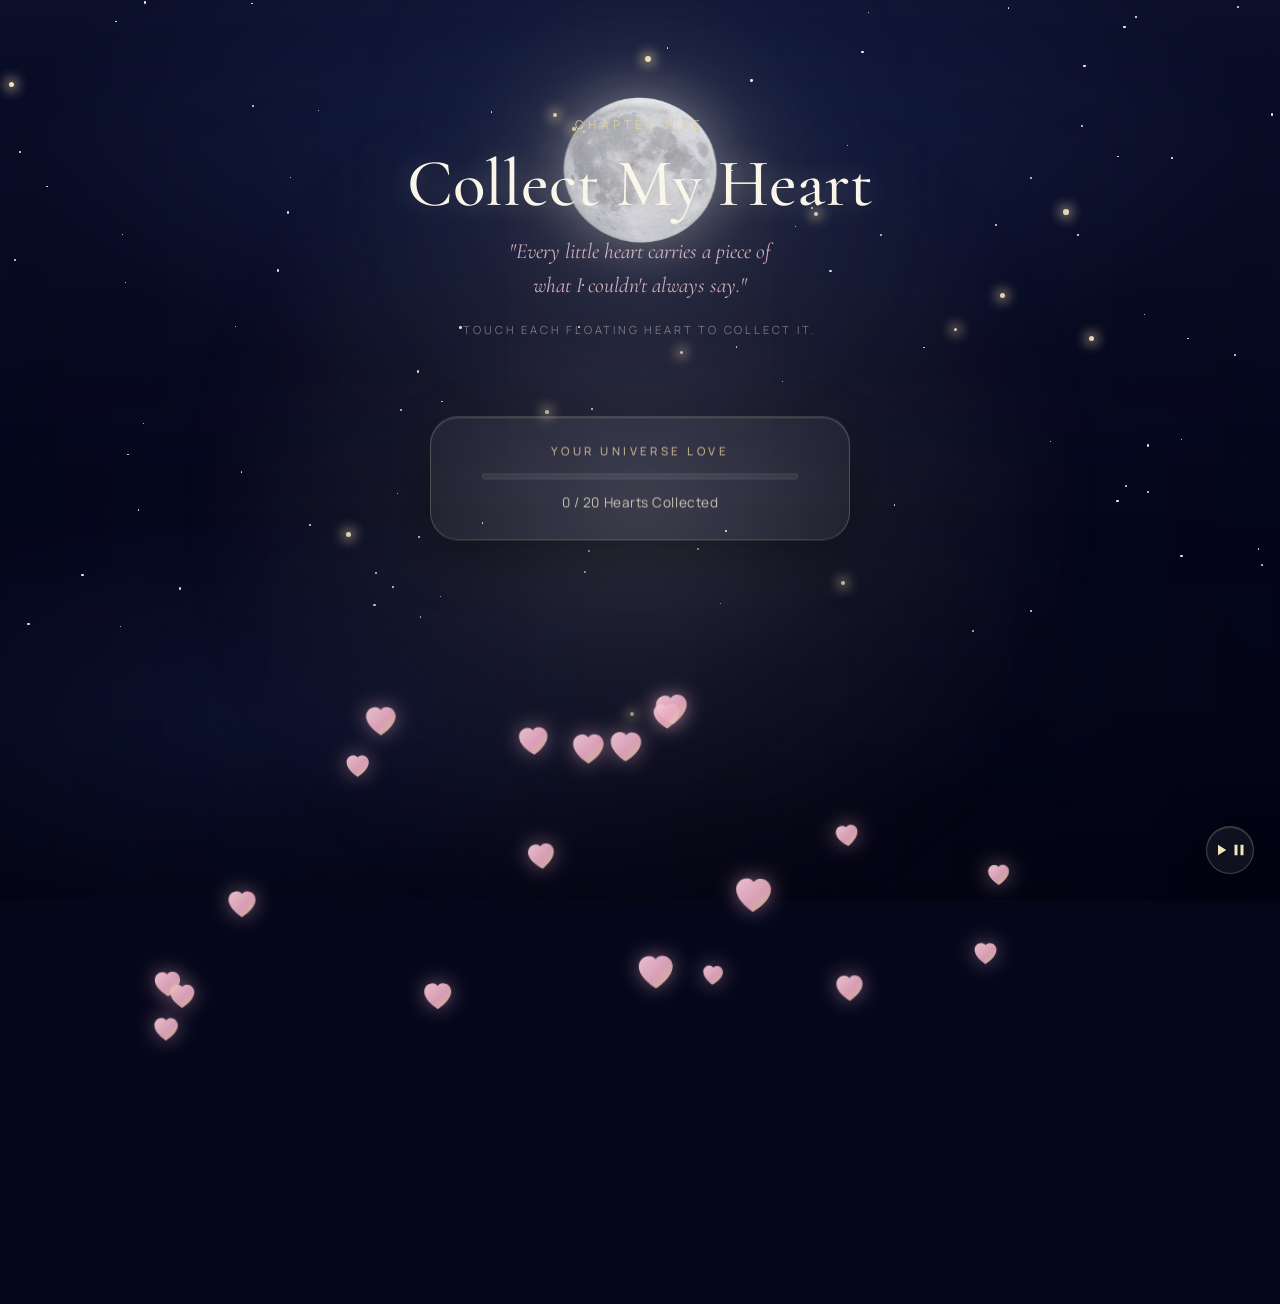
==== commit 2d383e4c: "index.html" ====
--- a/index.html
+++ b/index.html
@@ -76,7 +76,7 @@
 	     AUDIO
 	================================================ -->
 	<audio id="ambientMusic" preload="auto" loop class="hidden-audio">
-		<source src="lv_0_20260729140242.mp3" type="audio/mpeg">
+		<source src="chapter5.mp3" type="audio/mpeg">
 	</audio>
 	<audio id="heartCollectSound" preload="auto" class="hidden-audio">
 		<source src="audio/heart-collect.mp3" type="audio/mpeg">
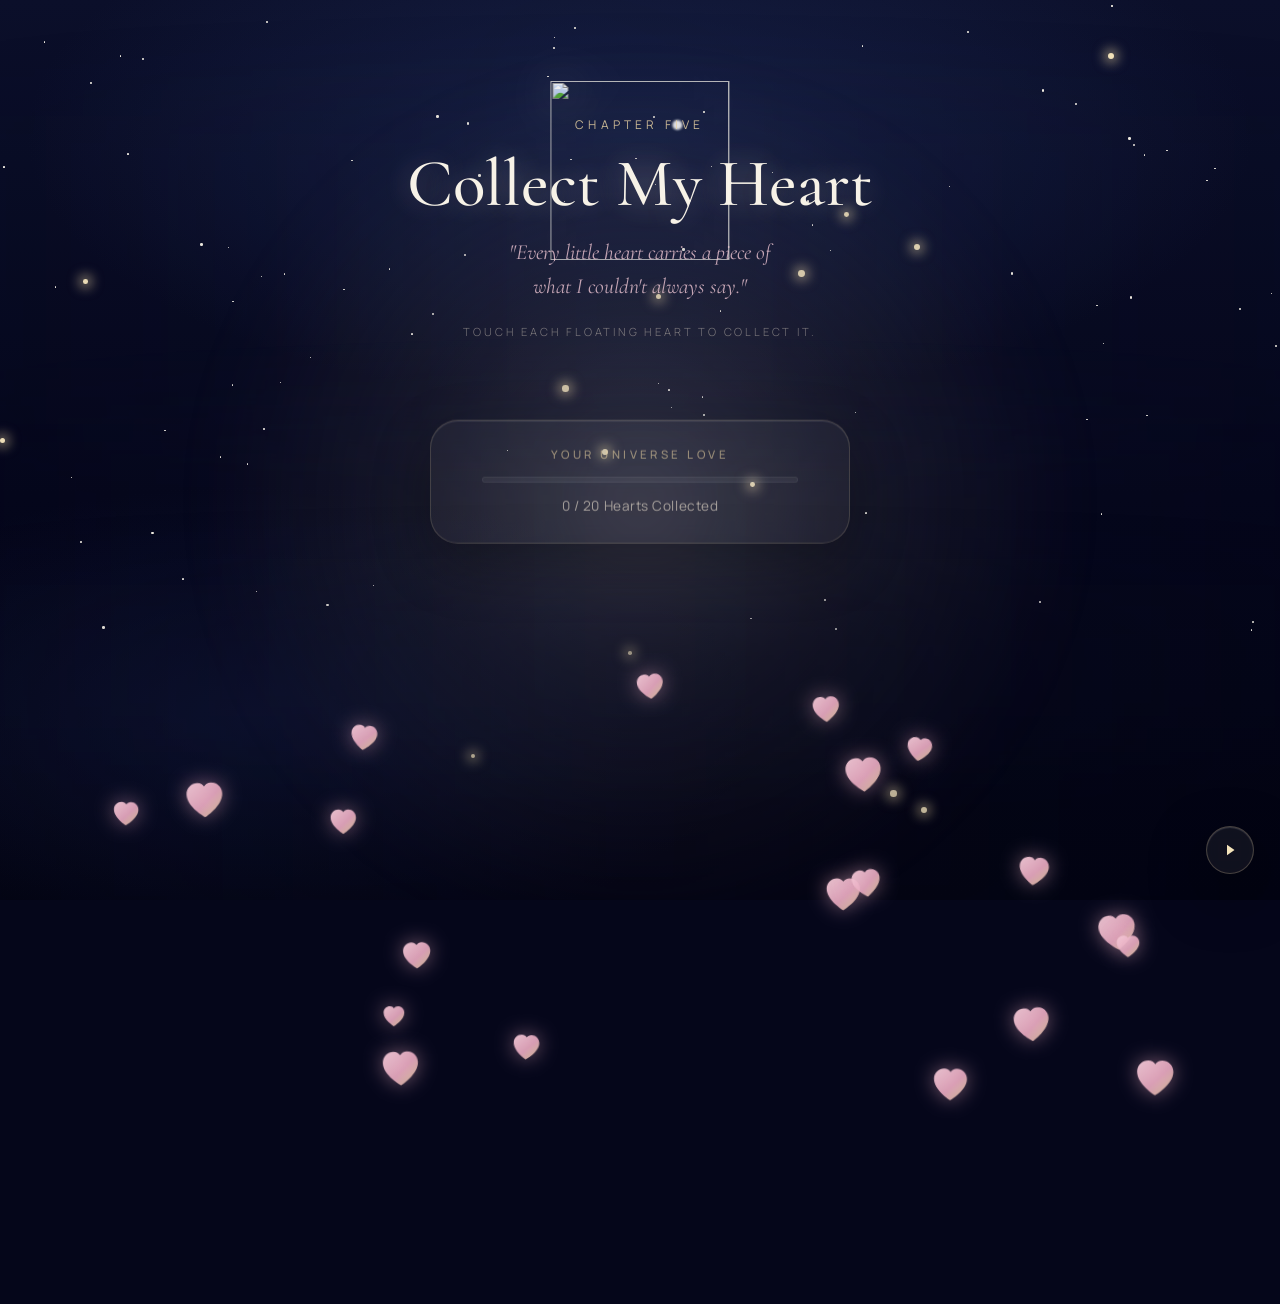
==== commit 6c24814c: "index.html" ====
--- a/index.html
+++ b/index.html
@@ -57,7 +57,7 @@
 		<div class="moon-glow" id="moonGlow"></div>
 		<div class="moon" id="moon">
 			<img
-				src="m.png"
+				src="images/m.png"
 				alt=""
 				class="moon__image"
 				draggable="false"
@@ -97,6 +97,10 @@
 
 	<!-- ================================================
 	     MUSIC TOGGLE
+	     Premium floating glass button. A single SVG <path>
+	     morphs smoothly between the play and pause shapes
+	     (driven by chapter5.js) — no icon swapping, no
+	     opacity crossfade, no duplicate SVGs.
 	================================================ -->
 	<button
 		type="button"
@@ -105,11 +109,8 @@
 		aria-pressed="false"
 		aria-label="Play ambient music"
 	>
-		<svg class="music-toggle__icon music-toggle__icon--play" viewBox="0 0 24 24" aria-hidden="true" focusable="false">
-			<path d="M8 5v14l11-7z"></path>
-		</svg>
-		<svg class="music-toggle__icon music-toggle__icon--pause" viewBox="0 0 24 24" aria-hidden="true" focusable="false" hidden>
-			<path d="M6 5h4v14H6zM14 5h4v14h-4z"></path>
+		<svg class="music-toggle__icon" viewBox="0 0 24 24" aria-hidden="true" focusable="false">
+			<path id="musicIconPath" d="M8,5 L18,12 L18,12 L8,12 Z M8,12 L18,12 L18,12 L8,19 Z"></path>
 		</svg>
 	</button>
 
@@ -164,7 +165,7 @@
 	>
 		<div class="cinematic-moon-glow"></div>
 		<div class="cinematic-moon">
-			<img src="m.png" class="cinematic-moon-white" alt="">
+			<img src="images/m.png" class="cinematic-moon-white" alt="">
 			<img src="images/pinkheart.png" class="cinematic-moon-pink" alt="">
 		</div>
 		<div class="cinematic-overlay__dust" id="cinematicDust" aria-hidden="true"></div>
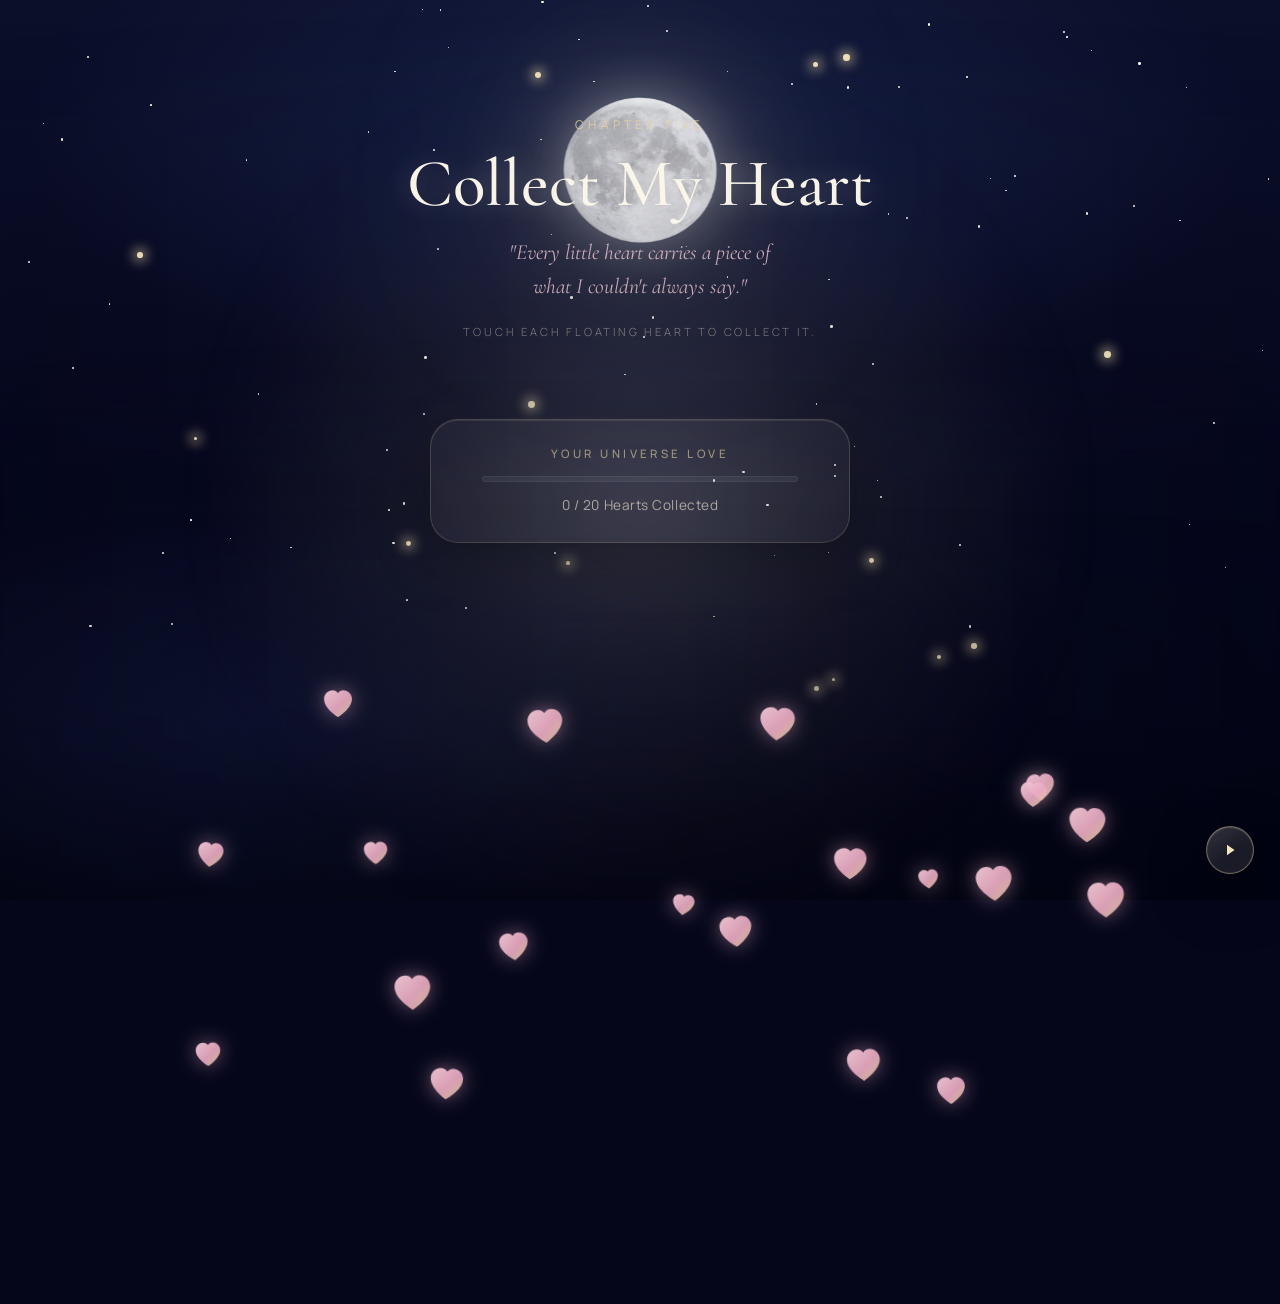
==== commit 9d4e4781: "index.html" ====
--- a/index.html
+++ b/index.html
@@ -57,7 +57,7 @@
 		<div class="moon-glow" id="moonGlow"></div>
 		<div class="moon" id="moon">
 			<img
-				src="images/m.png"
+				src="m.png"
 				alt=""
 				class="moon__image"
 				draggable="false"
@@ -165,8 +165,8 @@
 	>
 		<div class="cinematic-moon-glow"></div>
 		<div class="cinematic-moon">
-			<img src="images/m.png" class="cinematic-moon-white" alt="">
-			<img src="images/pinkheart.png" class="cinematic-moon-pink" alt="">
+			<img src="m.png" class="cinematic-moon-white" alt="">
+			<img src="pinkheart.png" class="cinematic-moon-pink" alt="">
 		</div>
 		<div class="cinematic-overlay__dust" id="cinematicDust" aria-hidden="true"></div>
 		<p class="cinematic-overlay__text" id="cinematicOverlayText"></p>
--- a/css/chapter5.css
+++ b/css/chapter5.css
@@ -738,11 +738,11 @@
 	font-style: italic;
 	font-weight: 500;
 	/* Smaller text - works well for both English and Tamil */
-	font-size: clamp(0.95rem, 1.8vw, 1.55rem);
-	line-height: 1.8;
+	font-size: clamp(1.15rem, 2.2vw, 1.85rem);
+	line-height: 1.75;
 	letter-spacing: 0.02em;
 	/* Wider text box so Tamil wraps less */
-	max-width: 38ch;
+	max-width: 34ch;
 	text-align: center;
 	color: var(--color-moon-white);
 	text-shadow:
@@ -1056,12 +1056,19 @@
 }
 
 /* ==========================================================
-   MUSIC TOGGLE
+   MUSIC TOGGLE — premium floating glass control
+   Single SVG icon that morphs between play/pause (see
+   #musicIconPath + morphMusicIcon() in chapter5.js). Desktop
+   geometry/position is unchanged from the original button;
+   this section only adds richer glass/glow/press styling and
+   full safe-area awareness so the control never collides with
+   a notch, camera cutout, gesture bar, or browser chrome on
+   any phone, tablet, or foldable.
 ========================================================== */
 .music-toggle {
 	position: fixed;
-	bottom: var(--space-md);
-	right: var(--space-md);
+	bottom: calc(var(--space-md) + var(--safe-bottom));
+	right: calc(var(--space-md) + var(--safe-right));
 	z-index: 30;
 	width: 48px;
 	height: 48px;
@@ -1069,23 +1076,58 @@
 	display: flex;
 	align-items: center;
 	justify-content: center;
-	background: var(--glass-fill);
-	border: 1px solid var(--glass-border);
+	background:
+		linear-gradient(145deg, rgba(255, 255, 255, 0.10), rgba(255, 255, 255, 0) 55%),
+		var(--glass-fill-strong);
+	border: 1px solid var(--border-champagne);
 	backdrop-filter: blur(var(--glass-blur));
 	-webkit-backdrop-filter: blur(var(--glass-blur));
-	box-shadow: var(--shadow-soft), var(--shadow-inset);
-	transition: transform var(--speed-medium) var(--ease-luxury), box-shadow var(--speed-medium) var(--ease-luxury);
+	box-shadow: var(--shadow-soft), var(--shadow-inset), 0 0 0 1px rgba(255, 255, 255, 0.03) inset;
+	transform: translateZ(0) scale(1);
+	will-change: transform, box-shadow;
+	transition:
+		transform var(--speed-fast) var(--ease-luxury),
+		box-shadow var(--speed-fast) var(--ease-luxury),
+		border-color var(--speed-fast) var(--ease-luxury);
 }
 
 .music-toggle:hover {
-	transform: translateY(-2px);
+	transform: translateZ(0) scale(1.06);
 	box-shadow: var(--shadow-glow-gold), var(--shadow-inset);
-}
-
+	border-color: var(--color-champagne-bright);
+}
+
+.music-toggle:active {
+	transform: translateZ(0) scale(0.9);
+	transition-duration: var(--speed-instant);
+}
+
+.music-toggle[aria-pressed="true"] {
+	box-shadow: var(--shadow-soft), var(--shadow-glow-pink), var(--shadow-inset);
+	border-color: var(--color-champagne-bright);
+}
+
+/* Single morphing icon — no swapping, no opacity toggling.
+   The <path> 'd' attribute is tweened in JS between a pause
+   and a play shape built from matching point structures. */
 .music-toggle__icon {
 	width: 18px;
 	height: 18px;
+	overflow: visible;
+	pointer-events: none;
+}
+
+.music-toggle__icon path {
 	fill: var(--color-champagne-bright);
+	transition: fill var(--speed-fast) var(--ease-soft);
+}
+
+@media (prefers-reduced-motion: reduce) {
+	.music-toggle,
+	.music-toggle:hover,
+	.music-toggle:active {
+		transition-duration: 0.001ms !important;
+	}
 }
 
 /* ==========================================================
@@ -1145,8 +1187,8 @@
 		padding: var(--space-lg) var(--space-md);
 	}
 	.music-toggle {
-		bottom: var(--space-sm);
-		right: var(--space-sm);
+		bottom: calc(var(--space-sm) + var(--safe-bottom));
+		right: calc(var(--space-sm) + var(--safe-right));
 	}
 	.cinematic-overlay__text {
 		max-width: 24ch;
@@ -1265,6 +1307,8 @@
 	.music-toggle {
 		bottom: calc(var(--space-md) + var(--safe-bottom));
 		right: calc(var(--space-md) + var(--safe-right));
+		width: 50px;
+		height: 50px;
 	}
 
 	.continue-section {
@@ -1304,6 +1348,12 @@
 	.music-toggle {
 		bottom: calc(var(--space-sm) + var(--safe-bottom));
 		right: calc(var(--space-sm) + var(--safe-right));
+		width: 46px;
+		height: 46px;
+	}
+	.music-toggle__icon {
+		width: 16px;
+		height: 16px;
 	}
 }
 
@@ -1323,6 +1373,10 @@
 	.main {
 		gap: var(--space-md);
 	}
+	.music-toggle {
+		width: 44px;
+		height: 44px;
+	}
 }
 
 @media (max-width: 320px) {
@@ -1335,6 +1389,12 @@
 	}
 	.hero__subtitle {
 		max-width: 26ch;
+	}
+	.music-toggle {
+		bottom: calc(var(--space-xs) + var(--safe-bottom));
+		right: calc(var(--space-xs) + var(--safe-right));
+		width: 42px;
+		height: 42px;
 	}
 }
 
@@ -1354,6 +1414,14 @@
 	}
 	.popup__glass {
 		padding: var(--space-md) var(--space-sm);
+	}
+	.music-toggle {
+		width: 40px;
+		height: 40px;
+	}
+	.music-toggle__icon {
+		width: 14px;
+		height: 14px;
 	}
 }
 
@@ -1449,6 +1517,10 @@
 		width: 120px;
 		height: 120px;
 	}
+	.music-toggle {
+		width: 38px;
+		height: 38px;
+	}
 }
 
 /* --- Foldables & large-format phones opened flat (e.g. ~600–
@@ -1461,6 +1533,20 @@
 	}
 	.love-meter__glass {
 		width: min(70vw, 420px);
+	}
+}
+
+/* --- Tablets / iPads / large foldables unfolded (769–1024px):
+   give the floating button a touch more presence to match the
+   larger canvas without changing desktop's 48px baseline. --- */
+@media (min-width: 769px) and (max-width: 1024px) {
+	.music-toggle {
+		width: 52px;
+		height: 52px;
+	}
+	.music-toggle__icon {
+		width: 20px;
+		height: 20px;
 	}
 }
 
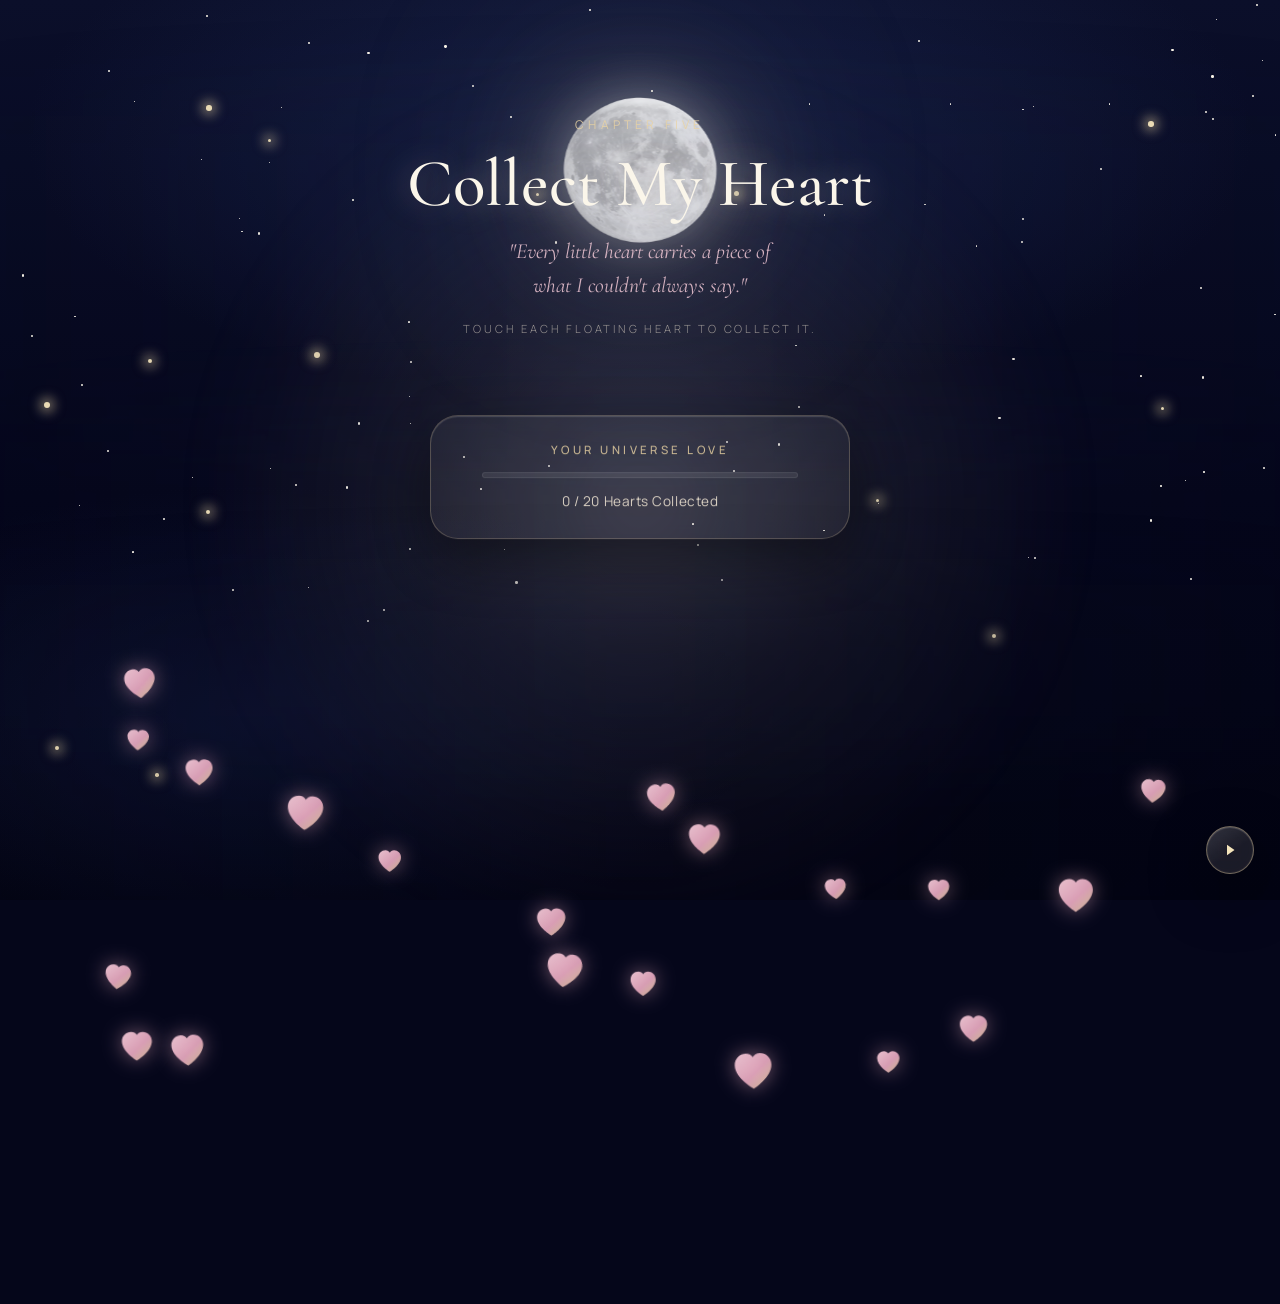
==== commit 3f698438: "index.html" ====
--- a/index.html
+++ b/index.html
@@ -166,7 +166,7 @@
 		<div class="cinematic-moon-glow"></div>
 		<div class="cinematic-moon">
 			<img src="m.png" class="cinematic-moon-white" alt="">
-			<img src="pinkheart.png" class="cinematic-moon-pink" alt="">
+			<img src="images/pinkheart.png" class="cinematic-moon-pink" alt="">
 		</div>
 		<div class="cinematic-overlay__dust" id="cinematicDust" aria-hidden="true"></div>
 		<p class="cinematic-overlay__text" id="cinematicOverlayText"></p>
